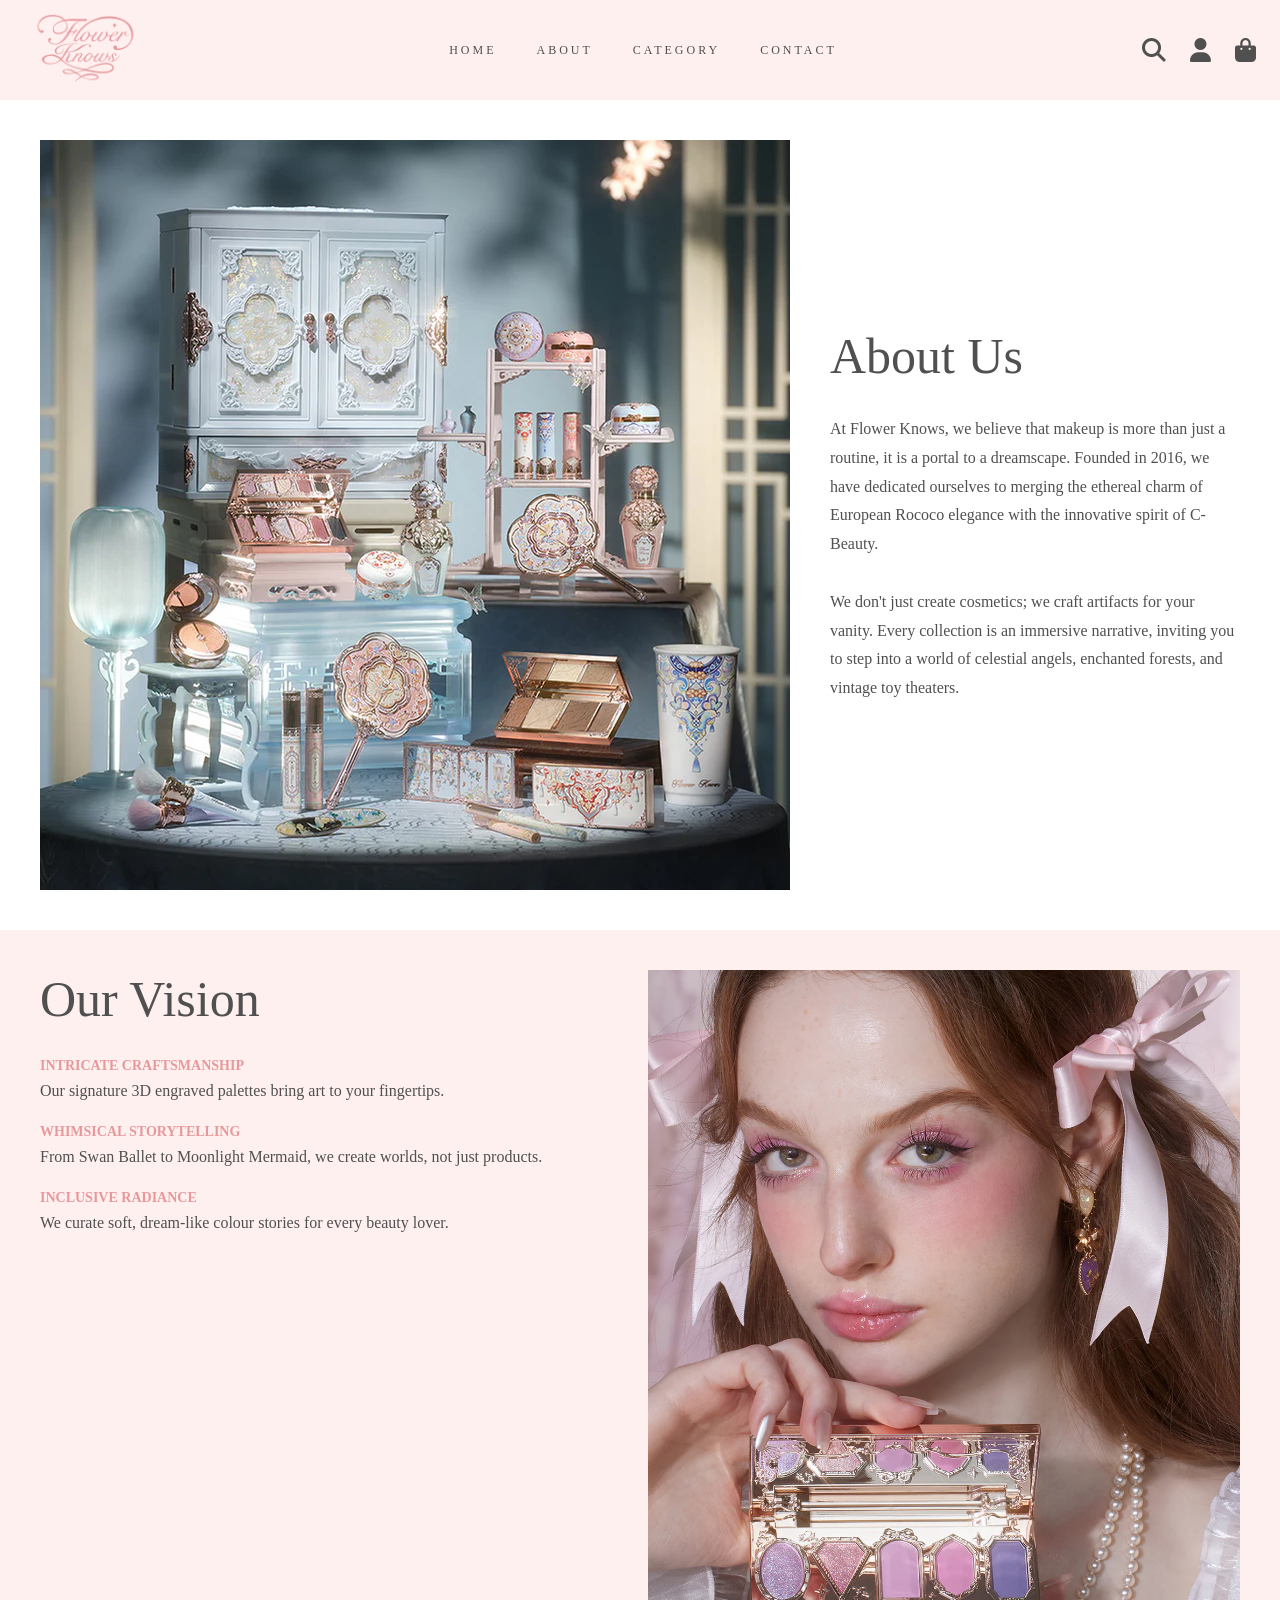
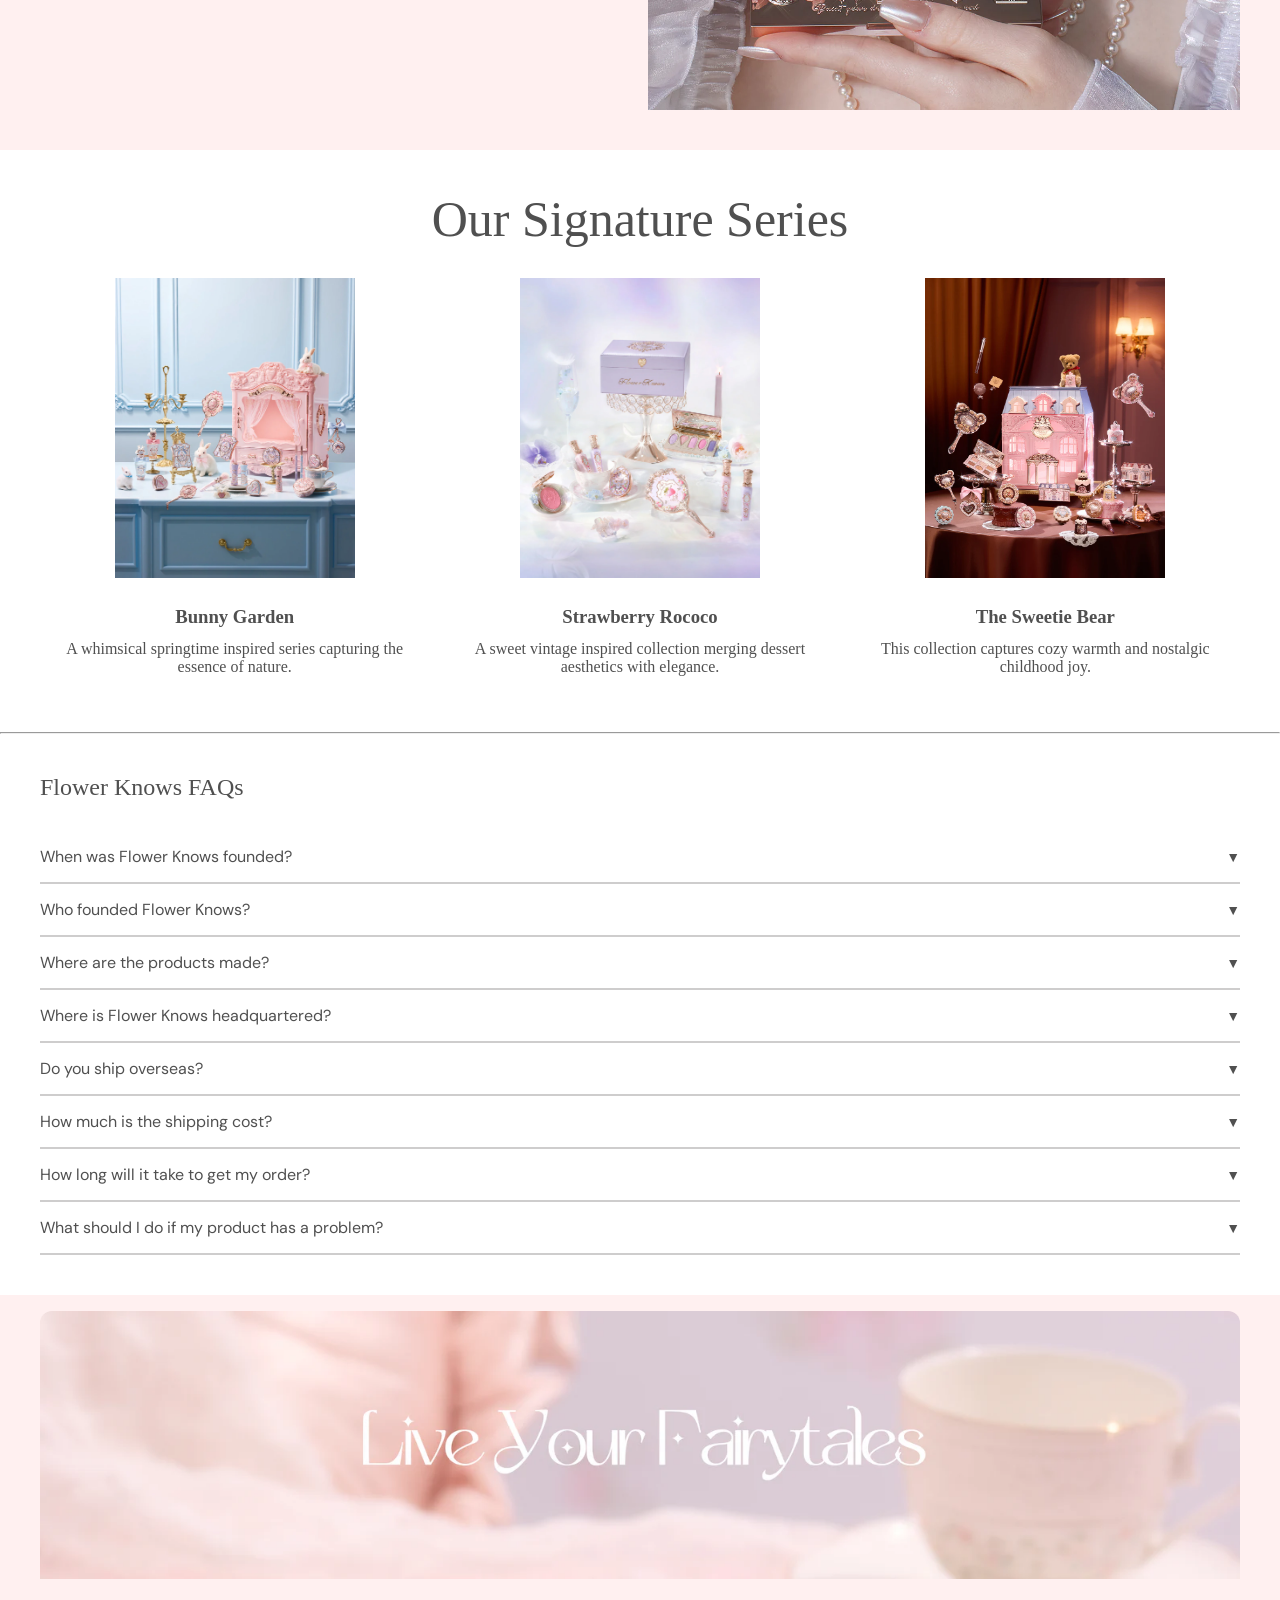
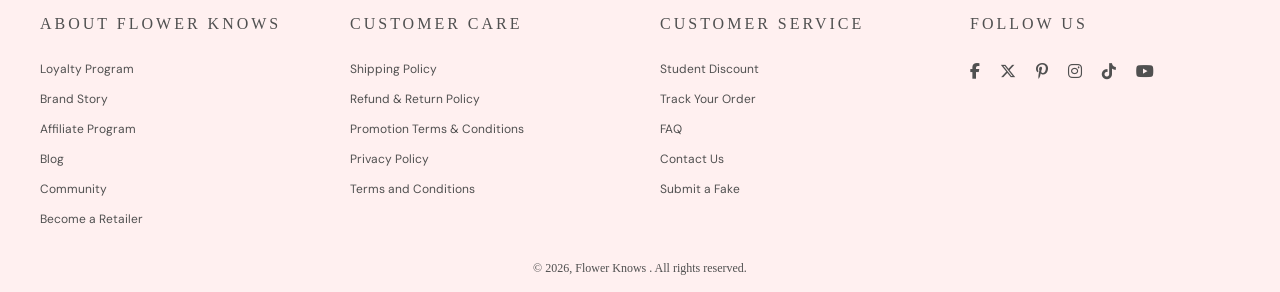
==== about.html @ c0cf7df1 "finish merging, havent implement responsive yet" ====
<!DOCTYPE html>
<html lang="en">
<head>
    <meta charset="UTF-8">
    <meta name="viewport" content="width=device-width, initial-scale=1.0">

    <!-- Primary SEO -->
    <title>FlowerKnows® Official Site | Luxury Makeup & Beauty Products</title>
    <meta name="description" content="Shop FlowerKnows for premium makeup, lipsticks, and beauty products inspired by fantasy and elegance. Discover high-quality cosmetics with unique packaging.">

    <!-- Favicon -->
    <link rel="icon" href="/src/favicon.ico" type="image/x-icon">

    <!-- Styles -->
    <link rel="stylesheet" href="style.css">

    <!-- Icons -->
    <link rel="stylesheet" href="https://cdnjs.cloudflare.com/ajax/libs/font-awesome/6.5.1/css/all.min.css">
</head>
<body>
    <header id="main-header"></header>
    <main>
        <section id="about-us" class="section">
            <div class="container section-padding split-layout">

                <img src="src/additional-images/butterfly_cloud_collar_collection.webp" 
                    alt="Flower Knows Collection" 
                    class="section-img shadow">

                <div>
                    <h1>About Us</h1>
                    <p class="section-paragraph">
                        At Flower Knows, we believe that makeup is more than just a routine, it is a portal to a dreamscape. Founded in 2016, we have dedicated ourselves to merging the ethereal charm of European Rococo elegance with the innovative spirit of C-Beauty.
                        <br><br>
                        We don't just create cosmetics; we craft artifacts for your vanity. Every collection is an immersive narrative, inviting you to step into a world of celestial angels, enchanted forests, and vintage toy theaters.
                    </p>
                </div>

            </div>
        </section>
        <section class="section-highlight">
            <div class="container section-padding grid grid-2">

                <div>
                    <h1>Our Vision</h1>

                    <div class="feature-item">
                        <h3>Intricate Craftsmanship</h3>
                        <p>Our signature 3D engraved palettes bring art to your fingertips.</p>
                    </div>

                    <div class="feature-item">
                        <h3>Whimsical Storytelling</h3>
                        <p>From Swan Ballet to Moonlight Mermaid, we create worlds, not just products.</p>
                    </div>

                    <div class="feature-item">
                        <h3>Inclusive Radiance</h3>
                        <p>We curate soft, dream-like colour stories for every beauty lover.</p>
                    </div>
                </div>

                <img src="/src/additional-images/our_vision.webp" 
                    alt="Our Vision"
                    class="section-img shadow">

            </div>
        </section>

            <div class="container section-padding">
                <h1 class="text-center">Our Signature Series</h1>
                <div class="grid grid-3">
                    <div class="content-card">
                        <div class="card-image">
                            <img src="/src/additional-images/bunny_garden.webp" alt="Bunny Garden">
                        </div>
                        <div class="card-body">
                            <h3>Bunny Garden</h3>
                            <p>A whimsical springtime inspired series capturing the essence of nature.</p>
                        </div>
                    </div>

                    <div class="content-card">
                        <div class="card-image">
                            <img src="/src/additional-images/strawberry_rococo.webp" alt="Strawberry Rococo">
                        </div>
                        <div class="card-body">
                            <h3>Strawberry Rococo</h3>
                            <p>A sweet vintage inspired collection merging dessert aesthetics with elegance.</p>
                        </div>
                    </div>

                    <div class="content-card">
                        <div class="card-image">
                            <img src="/src/additional-images/the_sweetie_bear_collection.webp" alt="Sweetie Bear">
                        </div>
                        <div class="card-body">
                            <h3>The Sweetie Bear</h3>
                            <p>This collection captures cozy warmth and nostalgic childhood joy.</p>
                        </div>
                    </div>
                </div>
            </div>
        </section>
        <section id="faq-table">
            <hr>
            <div class="container section-padding about-us">
                    <h1 class="section-title">Flower Knows FAQs</h1>
                    <table>
                        <tr class="question-row shadow" onclick="toggleAnswer(this)">
                            <td>When was Flower Knows founded?</td>
                            <td class="arrow">▼</td>
                        </tr>
                        <tr class="answer-row">
                            <td colspan="2" class="answer">
                                Flower Knows was founded in 2016.
                            </td>
                        </tr>
                        
                        <tr class="question-row shadow" onclick="toggleAnswer(this)">
                            <td>Who founded Flower Knows?</td>
                            <td class="arrow">▼</td>
                        </tr>
                        <tr class="answer-row">
                            <td colspan="2" class="answer">
                                Flower Knows was co-founded by Yang Zifeng and Zhou Tiancheng.
                            </td>
                        </tr>

                        <tr class="question-row shadow" onclick="toggleAnswer(this)">
                            <td>Where are the products made?</td>
                            <td class="arrow">▼</td>
                        </tr>
                        <tr class="answer-row">
                            <td colspan="2" class="answer">
                                All of our products are made in China.
                            </td>
                        </tr>

                        <tr class="question-row shadow" onclick="toggleAnswer(this)">
                            <td>Where is Flower Knows headquartered?</td>
                            <td class="arrow">▼</td>
                        </tr>
                        <tr class="answer-row">
                            <td colspan="2" class="answer">
                                Flower Knows is headquartered in Hangzhou, China.
                            </td>
                        </tr>

                        <tr class="question-row shadow" onclick="toggleAnswer(this)">
                            <td>Do you ship overseas?</td>   
                            <td class="arrow">▼</td>
                        </tr>
                        <tr class="answer-row">
                            <td colspan="2" class="answer">
                                <p>We are available for shipping to the below regions now: </p><br>
                                <p>Australia, Austria, Belgium, Brazil, Bulgaria, Canada, Chile, Colombia, Croatia, Cyprus, Czech Republic, Denmark, 
                                Estonia, Finland, France, Germany, Greece, Hungary, Ireland, Israel, Italy, Korea, Latvia, Lithuania, Luxembourg, 
                                Malta, Mexico, Norway, Netherlands, New Zealand, Poland, Portugal, Romania,  Saudi Arabia, Slovakia, Slovenia, Spain,
                                Sweden, Switzerland, United Arab Emirates, United Kingdom, United States</p><br>
                                <p>We are planning to have more shipping regions. You can subscribe to our email to get the latest information.</p> 
                            </td>
                        </tr>

                        <tr class="question-row shadow" onclick="toggleAnswer(this)">
                            <td>How much is the shipping cost?</td>    
                            <td class="arrow">▼</td>
                        </tr>
                        <tr class="answer-row">
                            <td colspan="2" class="answer">
                                <p>- Free shipping: orders over $100</p>
                                <p>- Standard shipping fee: $10</p>
                                <p>* <strong>Note: </strong>Some regions may charge different.</p>
                            </td>
                        </tr>


                        <tr class="question-row shadow" onclick="toggleAnswer(this)">
                            <td>How long will it take to get my order?</td>                     
                            <td class="arrow">▼</td>
                        </tr>
                        <tr class="answer-row">
                            <td colspan="2" class="answer">
                                It depends on where you are. Overseas deliveries can take anywhere from 6-15 business days.
                                Delivery details will be provided in your confirmation email.
                            </td>
                        </tr>

                        <tr class="question-row shadow" onclick="toggleAnswer(this)">
                            <td>What should I do if my product has a problem?</td>
                            <td class="arrow">▼</td>
                        </tr>
                        <tr class="answer-row">
                            <td colspan="2" class="answer">
                                Please contact us for compensation within 15 days after the package status shows as delivered.
                                Include your order number, the name of the product(s), the reason for the claim, and any photos of the product(s).
                            </td>
                        </tr>
                    </table>
                </div>

        </section>
    </main>

<footer id="main-footer" class="footer"></footer>

<script type="module" src="script.js"></script>

</body>
</html>
---- style.css ----
/* ================= Default & Root ================= */
@import url('https://fonts.googleapis.com/css2?family=DM+Sans:ital,opsz,wght@0,9..40,300;1,9..40,300&family=Lora:ital@0;1&display=swap');
:root {
    /* Colors */
    --primary-color: #e8989a;
    --secondary-color: #fff;
    --text-color: #505050;
    --secondary-background-color: #fff0f0;

    /* Fonts */
    --primary-font: serif;
    --secondary-font: "DM Sans", sans-serif;

    /* Font sizes */
    --font-xs: 10px;
    --font-sm: 12px;
    --font-base: 14px;
    --font-md: 16px;
    --font-lg: 24px;
    --font-xl: 32px;
    --font-xxl: 50px;

    /* Layout */
    --navbar-height: 100px;
    --logo-width: 120px;

    /* Spacing */
    --space-xs: 3px;
    --space-sm: 8px;
    --space-md: 16px;
    --space-lg: 24px;
    --space-xl: 40px;

    /* Responsive variables */
    --nav-gap: var(--space-xl);
    --icon-size: 1.5rem;
    --hero-title-size: var(--font-xxl);

    --padding-y: 80px;
    --padding-x: 90px;


    --grid-4-cols: repeat(4, 1fr);
    --grid-3-cols: repeat(3, 1fr);
    --grid-2-cols: repeat(2, 1fr);

    --img-row-cols: var(--grid-4-cols);
    --right-box-cols: var(--grid-2-cols);
    --footer-columns: var(--grid-4-cols);
    --img-height: 350px;

    --radius-md: 12px;
    --card-bg: #fff;
    --card-padding: 16px;
}
/* ================= RESET & BASE ================= */
* { margin:0; padding:0; box-sizing: border-box; }
html { scroll-behavior: smooth; }
main { padding: 100px 0 0 0; }
body { font-family: var(--primary-font); color:var(--text-color); }

section { position: relative; width: 100%; min-height: auto;}
.section-hidden { display: none; }

h1 {font-size: var(--font-xxl); margin-bottom: 30px; font-weight: normal;}
h2 {font-size: var(--font-xl); margin-bottom: 30px; font-weight: normal;}
h3 { margin: 12px 0; }


#product-list {
    margin-bottom: var(--space-md);
}


/* ================= UTILITY CLASSES ================= */
.text-center { text-align: center; }
.uppercase { text-transform: uppercase; }

.flex { display:flex; gap: var(--space-lg); }
.container { max-width: 1200px; margin: 0 auto; padding: 0 10px;}

.underline:hover { text-decoration: underline var(--primary-color) 1px; text-underline-offset: 5px; opacity: 75%;}

.section-padding { padding: var(--space-xl) 0; }

/* ================= GRID SYSTEM ================= */
.grid { display: grid; gap: var(--space-md); /* consistent spacing */ }
/* Grid column variants */
.grid-4 { grid-template-columns: var(--grid-4-cols); }
.grid-3 { grid-template-columns: var(--grid-3-cols); }
.grid-2 { grid-template-columns: var(--grid-2-cols); }

/* --- Layout Components --- */
.split-layout { display: flex; align-items: center; gap: var(--space-xl); }


/* ================= BUTTONS ================= */
.btn { font-family: var(--secondary-font); text-decoration: none; border:none; padding:var(--space-sm); font-size:var(--font-sm); text-transform: uppercase; cursor: pointer; width: auto; letter-spacing: 2px;}
.add-to-cart { width: 75%; }

.btn-primary { background-color: var(--primary-color); color: var(--secondary-color); }
.btn-secondary { background-color: var(--secondary-color); color: var(--text-color); }

/* Button Hover state */
.btn:hover { opacity: 0.75; }
.section-img { width: 100%; display: block; object-fit: cover; }
.card-image img { height: 300px; }


/* ================= HEADER & NAVIGATION ================= */
header { position: relative;}
.nav-bar { height:var(--navbar-height); display: flex; justify-content:space-between; background-color: var(--secondary-background-color); align-items:center; position:fixed; width:100%; z-index:1000; padding:0 var(--space-lg); }
.logo img { width: var(--logo-width); }
nav { display: flex; gap: var(--nav-gap); }
nav a { text-decoration: none; text-transform: uppercase; letter-spacing: var(--space-xs); font-size: var(--font-sm); color: var(--text-color); }
nav a:hover { text-decoration: underline var(--primary-color) 1px; text-underline-offset: 5px; opacity: 75%; }

/* Right icons */
.right-nav { display: flex; gap: var(--space-lg);  }
.right-nav i { font-size: var(--icon-size); }

/* Hamburger / Mobile */
.hamburger { display: none; font-size: 26px; cursor: pointer; background: none; border: none; color: var(--text-color); }


/* ================= FOOTER ================= */
.footer { background-color: var(--secondary-background-color); padding: var(--space-md) var(--space-xl);}
.footer-page img{ padding-bottom: var(--space-lg); }
.footer-page,
.footer-top,
.footer-bottom,
.footer-column ul,
.social-icons { list-style: none; margin: 0; padding: 0; }
.footer-page img { width: 100%; height: auto; object-fit: cover; display: block; border-radius: 12px; }
.footer-top { display: grid; grid-template-columns: var(--footer-columns); gap: 40px;}
.footer h3 { font-size: var(--font-md); font-weight: 400; letter-spacing: 3px; margin-bottom: 28px; }
.footer-column a { display: block; text-decoration: none; font-size: 12px; margin-bottom: 14px; color: var(--text-color); font-family: var(--secondary-font);}
.social-icons { display: flex; gap: 20px; margin-top: 40px;}
.social-icons a { font-size: 16px;}
.footer-bottom { width: 100%; margin-top: 20px; text-align: center;}
.footer-bottom p { margin: 0; font-size: 12px;}

/* ================= HOME PAGE ================= */
/* HERO SECTION */
.hero-section { position: relative; width: 100%; height: calc(100vh - var(--navbar-height)); overflow: hidden; }
#home { padding-top: 0; /* Remove padding here so the slide can touch the top of the screen */}
.slideshow { position: relative; display: none; animation: fade 4s ease-in-out; }
.slideshow-img { max-width: 100vw; height: auto; object-fit: cover; opacity: 90%; }
.slide-button-left,
.slide-button-right { position: absolute; top: 50%; transform: translateY(-50%); z-index: 10; background: var(--secondary-color); border: none; border-radius: 100%; cursor: pointer; width: 25px; height: 25px; opacity: 50%; }
.slide-button-left:hover, .slide-button-right:hover { opacity: 100%; }
.slideshow:first-child { display: block;}
.slide-button-left { left: 20px; }
.slide-button-right { right: 20px; }
.slide-text {position: absolute; top: 63%; left: 5%; transform: translateY(-50%); color: var(--secondary-color); }
.slide-text h1 { font-size: var(--hero-title-size); }
.slide-text a { margin-top: 25px; width: fit-content; }

/* ================= CARDS & PRODUCTS ================= */

.product-img { width: 100%; height: 150px; object-fit: cover; } /* Card image */


/* Card content */
.product-title {font-weight: normal; font-size: var(--font-base); margin: var(--space-sm) 0; min-height: 40px; line-height: 20px; }
.product-price { font-family: var(--secondary-font); font-size: var(--font-md); font-weight: 300; margin: var(--space-sm) 0; min-height: 20px;}
.product-card { position: relative; background: var(--card-bg); padding: var(--card-padding); text-align: center; transition: transform 0.3s, box-shadow 0.3s; }
.product-card img { position: relative;  width: 100%; height: 300px; object-fit: cover;}




.old { text-decoration: line-through; margin-right: 8px; }
.new { color: var(--primary-color); }

.badge { font-family: var(--secondary-font); position : absolute; top: 16px; left: 50%; transform: translateX(-50%); background: var(--primary-color); color: var(--secondary-color); font-size: var(--font-sm); padding: var(--space-sm) var(--space-md);}

/* --- Content Cards --- */
.content-card { background: var(--card-bg); border-radius: var(--radius-md); overflow: hidden; text-align: center; transition: transform 0.3s ease; }
.card-body { padding: var(--space-md); }
.card-image { width: 100%; height: 300px; object-fit: cover;}

/* ================= SECTIONS ================= */
.section { align-items: center;}

.section-highlight {background-color: var(--secondary-background-color)}

.section-highlight img { width: 100%; height: 100%; object-fit: cover;}

.section-content { padding: var(--padding-y) var(--padding-x); }

.section-title { font-size: var(--font-lg);}

.section-small-title { font-size: 16px; letter-spacing: 2px; margin-bottom: 20px; }

.section-content h2 { font-size: var(--font-xl); font-weight: 400; margin-bottom: 35px; line-height: 1.3; }
.section-paragraph { line-height: 1.8; }



.left-box { position: relative; min-height: 500px; overflow: hidden; }
.left-box img { width: 100%; height: 100%; object-fit: cover; display: block;}
.overlay-text { position: absolute; top: 35px; left: 30px; color: var(--secondary-color); z-index: 2; }
.overlay-text h1 { font-size: 30px; margin-bottom: 10px; }
.overlay-text p { font-size: 16px; }
.right-box { min-height: 500px; padding: 0 var(--space-md) 0 0;  gap: var(--space-md);}
.item { position: relative; background:var(--secondary-color); border: 1px solid var(--primary-color); min-height: 370px; padding: 20px; }
.item-text { position: relative; }

.item p { font-size: 16px;}
.item img { width: 70%; margin: 20px auto 0; object-fit: contain; display: block; }

.collection-item { text-align: center; }
.collection-title { margin-top: var(--space-sm); font-size: var(--font-md);}

/* ================= BRAND ================= */
.brand-pic { display: flex; justify-content: center; align-items: center; flex-wrap: wrap; gap: var(--space-xl);}
.brand-pic img { width: 120px; height: auto; object-fit: contain; opacity: 0.7; transition: opacity 0.3s ease, transform 0.3s ease;}

/* ================= CATEGORIES ================= */
.category-bar { display: flex; flex-direction: row; gap: var(--space-sm); justify-content: center; padding: var(--space-md) 0; }
.category-button { font-family: var(--secondary-font); border: 1px solid var(--primary-color); background-color: var(--secondary-color); width: fit-content; }
.category-button:hover { box-shadow: inset 0 0 0 .1rem var(--primary-color); }
.category-button.active { background-color:var(--primary-color); color: white; }
#category-title { padding: var(--space-md) 0;}

/* ================= About Us ================= */

/* --- Feature Items --- */
.feature-item { margin-bottom: var(--space-lg); }
.feature-item h3 { color: var(--primary-color); text-transform: uppercase; font-size: var(--font-base); margin-bottom: var(--space-sm);}


/* FAQs Table */

table { width: 100%; border-collapse: collapse; table-layout: fixed; font-size: var(--font-md); font-family: var(--secondary-font); overflow-x: auto; }
.question-row { cursor: pointer; border-bottom: 2px solid #cecdcd;}
.question-row:hover { transition: transform 0.3s ease;}
td { padding: 15px 0; }
.arrow { text-align: right; width: 40px; font-size: 14px; transition: transform 0.3s ease; }
.answer-row { display: none; opacity: 0.6; }
.answer { padding: 15px 0; }



/* ================== Contact Page ================== */

/* Left column */

.icon-label a {text-decoration: none; color: var(--text-color);}
.left-content { flex: 1; display: flex; flex-direction: column; align-items: flex-start; gap: var(--space-lg); }

.body-text, .icon-label { font-family: var(--secondary-font); font-size: var(--font-base); opacity: 0.75; line-height: 1.8; margin: 0; }

.icon-group { display: flex; flex-direction: column; gap: var(--space-md); }

.icon-item { display: flex; align-items: center; gap: var(--space-sm); }

.right-form { flex: 1; }

.form-box { padding: var(--space-xl); display: flex; flex-direction: column; gap: var(--space-md); }

.form-title { font-size: var(--font-lg); }

.form-subtext { font-family: var(--secondary-font); font-size: var(--font-base); opacity: 0.6; }

.form-fields { display: flex; flex-direction: column; gap: var(--space-md); }

.field-row { display: flex; gap: var(--space-md); }

.field-row .input { flex: 1; }

.input { width: 100%; box-sizing: border-box; font-family: var(--secondary-font); font-size: var(--font-base); background-color: var(--secondary-background-color); border: 1.5px solid var(--secondary-color); padding: 10px var(--space-md); transition: border-color 0.2s ease, box-shadow 0.2s ease, background-color 0.2s ease; }

.input::placeholder { opacity: 0.4; }

.input:focus { outline: none; border-color: var(--primary-color); background-color: var(--secondary-color); box-shadow: var(--shadow-sm); }

.textarea { resize: vertical; line-height: 1.6; min-height: 130px; }

.submit-button { margin-top: 10px; }


/* ================= Consolidated Responsive Logic ================= */

/* --- Large Mobile / Small Tablet --- */
@media (max-width: 1024px) {
    :root { --grid-4-cols: var(--grid-3-cols); --grid-3-cols: var(--grid-2-cols); }
}

@media (max-width: 768px) {
    :root {
        --navbar-height: 80px;
        --logo-width: 100px;
        --grid-4-cols: repeat(2, 1fr);
        --grid-3-cols: 1fr;
        --grid-2-cols: 1fr;
        --footer-columns: 1fr 1fr; }
    .split-layout { flex-direction: column; text-align: center; }
    nav { display: none; position: absolute; top: var(--navbar-height); left: 0; width: 100%; background: var(--secondary-background-color); flex-direction: column; text-align: center; padding: var(--space-lg); }
    
    nav.show { display: flex; }
    
    .hamburger { display: inline-block; }
}

@media (max-width: 576px) {
    :root {
        --grid-4-cols: 1fr;
        --footer-columns: 1fr; }
}
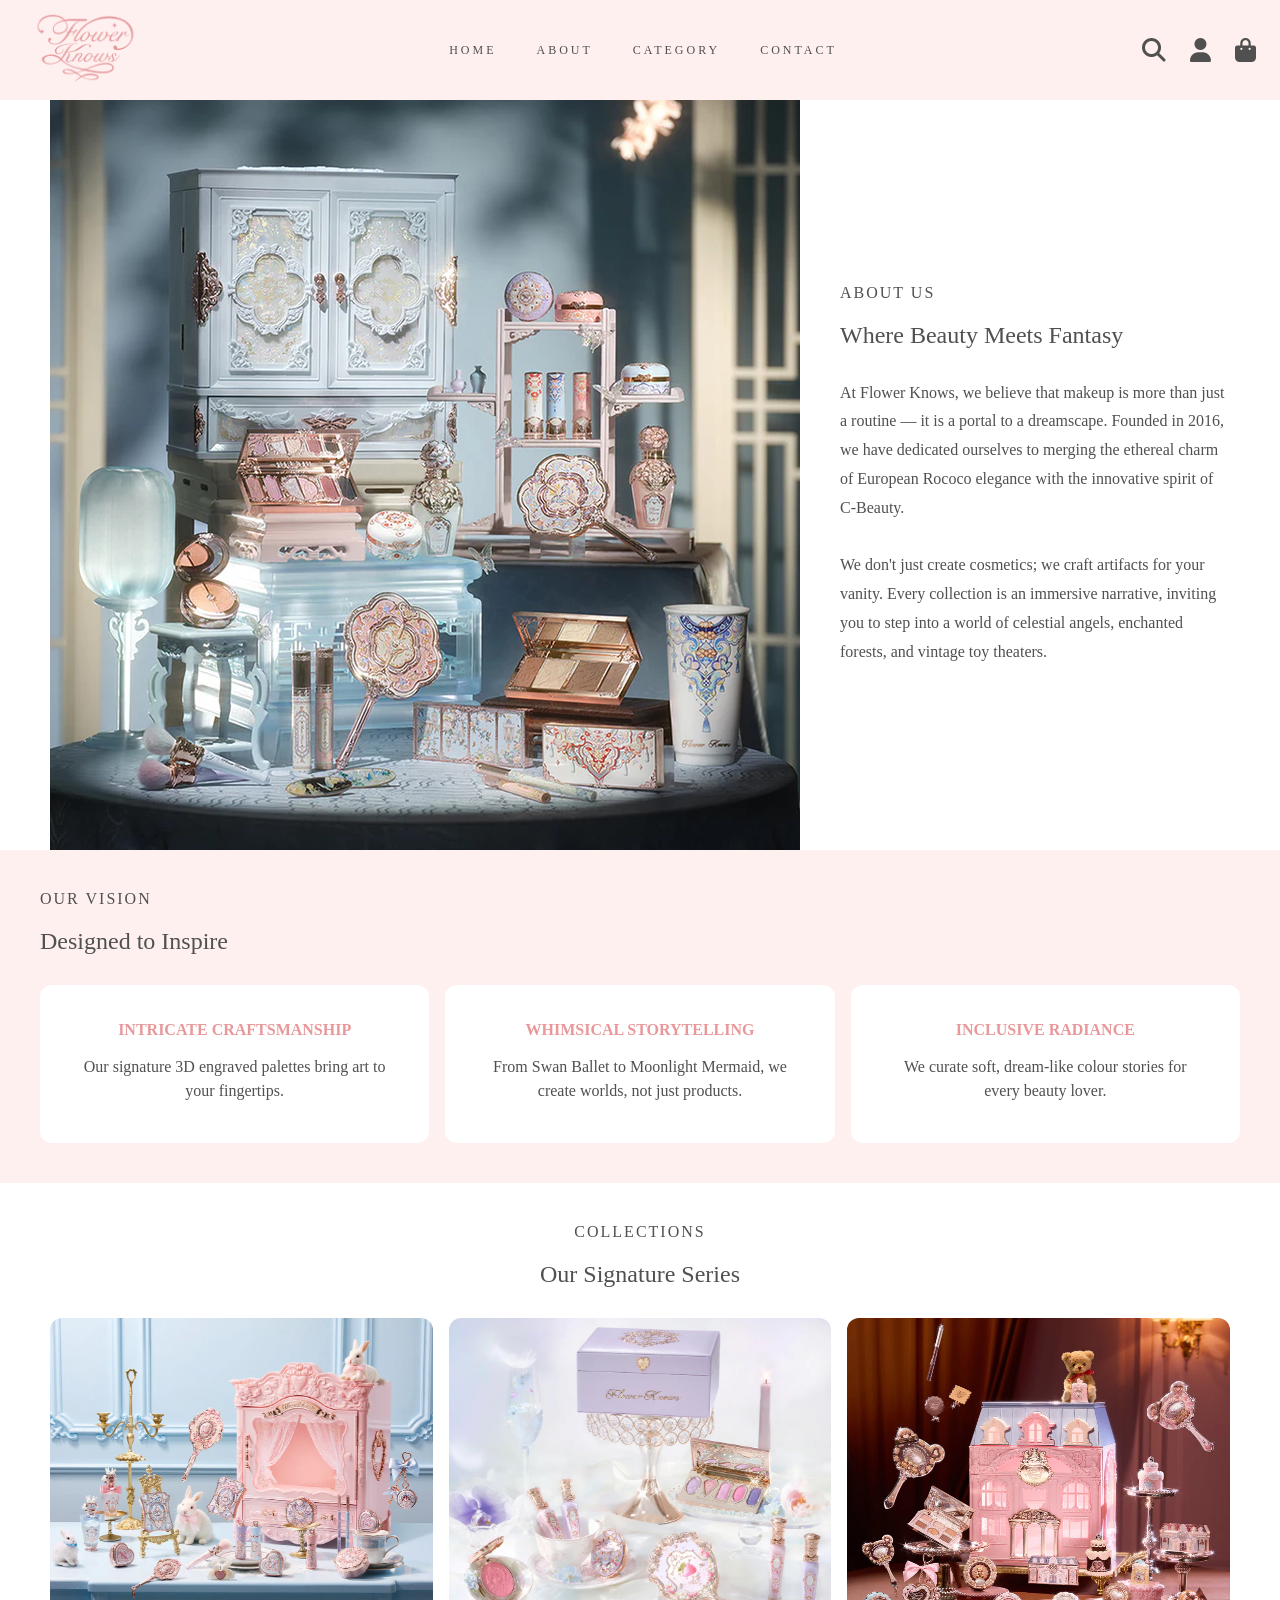
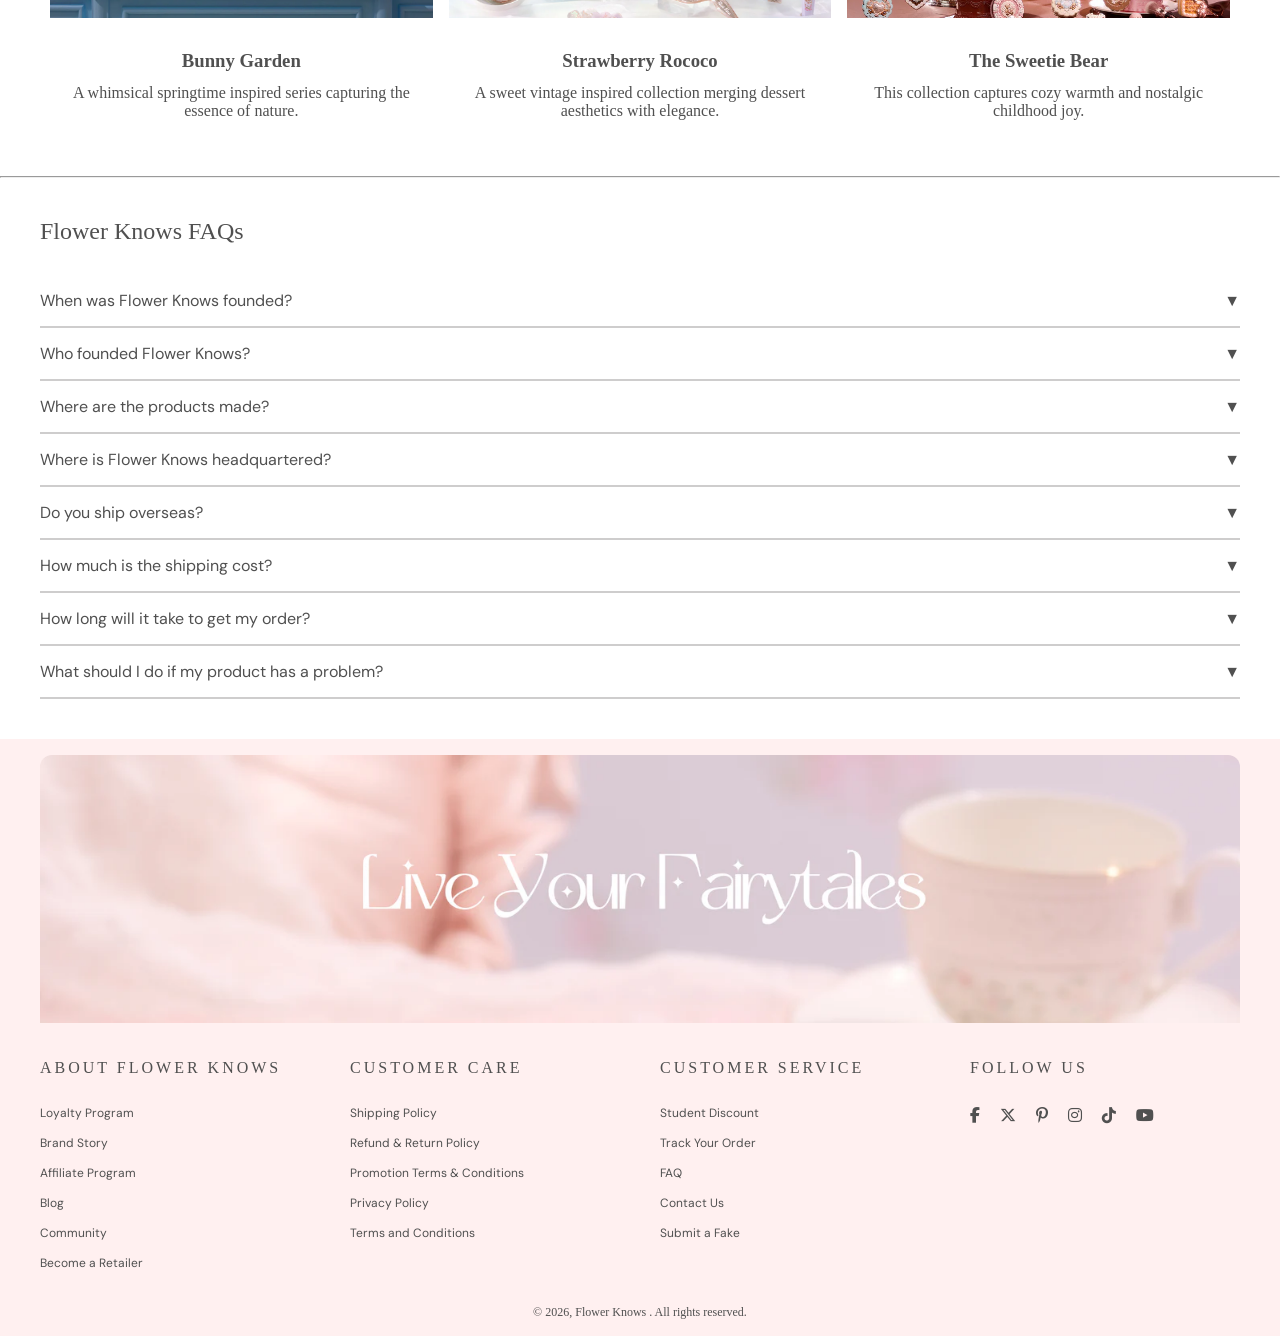
==== commit 94c8c725: "done added all the stuffs" ====
--- a/about.html
+++ b/about.html
@@ -20,92 +20,103 @@
 <body>
     <header id="main-header"></header>
     <main>
-        <section id="about-us" class="section">
-            <div class="container section-padding split-layout">
-
-                <img src="src/additional-images/butterfly_cloud_collar_collection.webp" 
-                    alt="Flower Knows Collection" 
-                    class="section-img shadow">
-
-                <div>
-                    <h1>About Us</h1>
-                    <p class="section-paragraph">
-                        At Flower Knows, we believe that makeup is more than just a routine, it is a portal to a dreamscape. Founded in 2016, we have dedicated ourselves to merging the ethereal charm of European Rococo elegance with the innovative spirit of C-Beauty.
-                        <br><br>
-                        We don't just create cosmetics; we craft artifacts for your vanity. Every collection is an immersive narrative, inviting you to step into a world of celestial angels, enchanted forests, and vintage toy theaters.
-                    </p>
+<section id="about-us" class="section">
+
+    <!-- ABOUT -->
+    <div class="container split-layout">
+
+        <img src="src/additional-images/butterfly_cloud_collar_collection.webp" 
+            alt="Flower Knows Collection"
+            class="section-img">
+
+        <div>
+            <p class="section-small-title uppercase">About Us</p>
+            <h2>Where Beauty Meets Fantasy</h2>
+
+            <p class="section-paragraph">
+                At Flower Knows, we believe that makeup is more than just a routine — it is a portal to a dreamscape. Founded in 2016, we have dedicated ourselves to merging the ethereal charm of European Rococo elegance with the innovative spirit of C-Beauty.
+                <br><br>
+                We don't just create cosmetics; we craft artifacts for your vanity. Every collection is an immersive narrative, inviting you to step into a world of celestial angels, enchanted forests, and vintage toy theaters.
+            </p>
+        </div>
+
+    </div>
+
+    <!-- VISION -->
+    <section class="section-highlight">
+        <div class="container section-padding">
+
+                <p class="section-small-title uppercase">Our Vision</p>
+                <h2>Designed to Inspire</h2>
+                <div class="grid grid-3">
+                    <div class="content-card card-padding">
+                        <h3 class="card-title">Intricate Craftsmanship</h3>
+                        <p class="card-text">Our signature 3D engraved palettes bring art to your fingertips.</p>
+                    </div>
+
+                    <div class="content-card card-padding">
+                        <h3 class="card-title">Whimsical Storytelling</h3>
+                        <p class="card-text">From Swan Ballet to Moonlight Mermaid, we create worlds, not just products.</p>
+                    </div>
+
+                    <div class="content-card card-padding">
+                        <h3 class="card-title">Inclusive Radiance</h3>
+                        <p class="card-text">We curate soft, dream-like colour stories for every beauty lover.</p>
+                    </div>
+                </div>
+
+
+        </div>
+    </section>
+
+    <!-- SIGNATURE SERIES -->
+    <section class="section-padding">
+        <div class="container">
+
+            <p class="section-small-title uppercase text-center">Collections</p>
+            <h2 class="text-center">Our Signature Series</h2>
+
+            <div class="grid grid-3">
+
+                <div class="content-card">
+                    <div class="card-image">
+                        <img src="/src/additional-images/bunny_garden.webp" alt="Bunny Garden">
+                    </div>
+                    <div class="card-body">
+                        <h3>Bunny Garden</h3>
+                        <p>A whimsical springtime inspired series capturing the essence of nature.</p>
+                    </div>
+                </div>
+
+                <div class="content-card">
+                    <div class="card-image">
+                        <img src="/src/additional-images/strawberry_rococo.webp" alt="Strawberry Rococo">
+                    </div>
+                    <div class="card-body">
+                        <h3>Strawberry Rococo</h3>
+                        <p>A sweet vintage inspired collection merging dessert aesthetics with elegance.</p>
+                    </div>
+                </div>
+
+                <div class="content-card">
+                    <div class="card-image">
+                        <img src="/src/additional-images/the_sweetie_bear_collection.webp" alt="Sweetie Bear">
+                    </div>
+                    <div class="card-body">
+                        <h3>The Sweetie Bear</h3>
+                        <p>This collection captures cozy warmth and nostalgic childhood joy.</p>
+                    </div>
                 </div>
 
             </div>
-        </section>
-        <section class="section-highlight">
-            <div class="container section-padding grid grid-2">
-
-                <div>
-                    <h1>Our Vision</h1>
-
-                    <div class="feature-item">
-                        <h3>Intricate Craftsmanship</h3>
-                        <p>Our signature 3D engraved palettes bring art to your fingertips.</p>
-                    </div>
-
-                    <div class="feature-item">
-                        <h3>Whimsical Storytelling</h3>
-                        <p>From Swan Ballet to Moonlight Mermaid, we create worlds, not just products.</p>
-                    </div>
-
-                    <div class="feature-item">
-                        <h3>Inclusive Radiance</h3>
-                        <p>We curate soft, dream-like colour stories for every beauty lover.</p>
-                    </div>
-                </div>
-
-                <img src="/src/additional-images/our_vision.webp" 
-                    alt="Our Vision"
-                    class="section-img shadow">
-
-            </div>
-        </section>
-
-            <div class="container section-padding">
-                <h1 class="text-center">Our Signature Series</h1>
-                <div class="grid grid-3">
-                    <div class="content-card">
-                        <div class="card-image">
-                            <img src="/src/additional-images/bunny_garden.webp" alt="Bunny Garden">
-                        </div>
-                        <div class="card-body">
-                            <h3>Bunny Garden</h3>
-                            <p>A whimsical springtime inspired series capturing the essence of nature.</p>
-                        </div>
-                    </div>
-
-                    <div class="content-card">
-                        <div class="card-image">
-                            <img src="/src/additional-images/strawberry_rococo.webp" alt="Strawberry Rococo">
-                        </div>
-                        <div class="card-body">
-                            <h3>Strawberry Rococo</h3>
-                            <p>A sweet vintage inspired collection merging dessert aesthetics with elegance.</p>
-                        </div>
-                    </div>
-
-                    <div class="content-card">
-                        <div class="card-image">
-                            <img src="/src/additional-images/the_sweetie_bear_collection.webp" alt="Sweetie Bear">
-                        </div>
-                        <div class="card-body">
-                            <h3>The Sweetie Bear</h3>
-                            <p>This collection captures cozy warmth and nostalgic childhood joy.</p>
-                        </div>
-                    </div>
-                </div>
-            </div>
-        </section>
+        </div>
+    </section>
+
+</section>
         <section id="faq-table">
             <hr>
             <div class="container section-padding about-us">
-                    <h1 class="section-title">Flower Knows FAQs</h1>
+                    <h2>Flower Knows FAQs</h2>
                     <table>
                         <tr class="question-row shadow" onclick="toggleAnswer(this)">
                             <td>When was Flower Knows founded?</td>
--- a/style.css
+++ b/style.css
@@ -18,7 +18,7 @@
     --font-md: 16px;
     --font-lg: 24px;
     --font-xl: 32px;
-    --font-xxl: 50px;
+    --font-xxl: 45px;
 
     /* Layout */
     --navbar-height: 100px;
@@ -54,16 +54,16 @@
     --card-padding: 16px;
 }
 /* ================= RESET & BASE ================= */
-* { margin:0; padding:0; box-sizing: border-box; }
+* { margin:0; padding:0; box-sizing: border-box;}
 html { scroll-behavior: smooth; }
-main { padding: 100px 0 0 0; }
+main { padding: var(--navbar-height) 0 0 0; }
 body { font-family: var(--primary-font); color:var(--text-color); }
 
 section { position: relative; width: 100%; min-height: auto;}
 .section-hidden { display: none; }
 
 h1 {font-size: var(--font-xxl); margin-bottom: 30px; font-weight: normal;}
-h2 {font-size: var(--font-xl); margin-bottom: 30px; font-weight: normal;}
+h2 {font-size: var(--font-lg); margin-bottom: 30px; font-weight: normal; }
 h3 { margin: 12px 0; }
 
 
@@ -93,19 +93,107 @@
 /* --- Layout Components --- */
 .split-layout { display: flex; align-items: center; gap: var(--space-xl); }
 
+video {
+    width: 100%;
+    height: auto;
+    border-radius: 10px;
+    display: block;
+}
 
 /* ================= BUTTONS ================= */
-.btn { font-family: var(--secondary-font); text-decoration: none; border:none; padding:var(--space-sm); font-size:var(--font-sm); text-transform: uppercase; cursor: pointer; width: auto; letter-spacing: 2px;}
+/* 1. Base Button Styles */
+.btn {
+    position: relative;
+    display: inline-block;
+    overflow: hidden; /* This clips the beam so it only shows inside the button */
+    font-family: var(--secondary-font);
+    text-decoration: none;
+    border: none;
+    padding: var(--space-sm);
+    font-size: var(--font-sm);
+    text-transform: uppercase;
+    cursor: pointer;
+    width: auto;
+    letter-spacing: 2px;
+
+}
+
+/* 2. The Shared Beam Structure (The "Flash") */
+.btn::before { content: ""; position: absolute; top: 0; left: -150%; /* Start far left out of view */ 
+    width: 50%;
+    height: 100%;
+    transform: skewX(25deg); /* Angles the beam */
+
+}
+
+/* 3. Primary Button (White Flash) */
+.btn-primary {  background-color: var(--primary-color);  color: var(--secondary-color); }
+.btn-primary::before { background: linear-gradient( to right, 
+        rgba(255, 255, 255, 0) 0%, 
+        rgba(255, 255, 255, 0.4) 50%, 
+        rgba(255, 255, 255, 0) 100%
+    );
+}
+
+/* 4. Secondary Button (Subtle Darker Flash & Lift) */
+.btn-secondary { background-color: var(--secondary-color);  color: var(--text-color);  }
+
+.btn-secondary::before {
+    background: linear-gradient(
+        to right, 
+        rgba(0, 0, 0, 0) 0%, 
+        rgba(0, 0, 0, 0.08) 50%, 
+        rgba(0, 0, 0, 0) 100%
+    );
+}
+
+/* 5. Hover States */
+
+.btn:hover::before {
+    left: 150%; /* Move the beam all the way to the right */
+    transition: all 1s ease-in-out; /* The speed of the sweep */
+}
+
+.hover-effect {
+    position: relative;
+    overflow: hidden; /* Clips the button and the zooming image */
+    cursor: pointer;
+    margin-bottom: 15px;
+}
+
+/* 1. Image Zoom */
+.hover-effect img {
+    width: 100%;
+    display: block;
+    transition: transform 0.6s cubic-bezier(0.25, 0.46, 0.45, 0.94);
+}
+
+.hover-effect:hover img {
+    transform: scale(1.1);
+}
+
+/* 2. Slide-up Button */
+.hover-effect .hover-button {
+    position: absolute;
+    bottom: -50px; /* Hidden below the image */
+    left: 0;
+    width: 100%;
+    background-color: #f8c5c5; /* Brand pink */
+    color: white;
+    padding: 12px 0;
+    text-align: center;
+    text-transform: uppercase;
+    font-size: 0.75rem;
+    font-weight: 600;
+    letter-spacing: 1px;
+    transition: bottom 0.4s ease;
+}
+
+.hover-effect:hover .hover-button {
+    bottom: 0; /* Slides up to the bottom edge of the image */
+}
+/* Specific adjustment for the Add to Cart width */
 .add-to-cart { width: 75%; }
-
-.btn-primary { background-color: var(--primary-color); color: var(--secondary-color); }
-.btn-secondary { background-color: var(--secondary-color); color: var(--text-color); }
-
-/* Button Hover state */
-.btn:hover { opacity: 0.75; }
-.section-img { width: 100%; display: block; object-fit: cover; }
-.card-image img { height: 300px; }
-
 
 /* ================= HEADER & NAVIGATION ================= */
 header { position: relative;}
@@ -120,7 +208,7 @@
 .right-nav i { font-size: var(--icon-size); }
 
 /* Hamburger / Mobile */
-.hamburger { display: none; font-size: 26px; cursor: pointer; background: none; border: none; color: var(--text-color); }
+.hamburger { display: none; font-size: var(--font-lg); cursor: pointer; background: none; border: none; color: var(--text-color); }
 
 
 /* ================= FOOTER ================= */
@@ -134,11 +222,11 @@
 .footer-page img { width: 100%; height: auto; object-fit: cover; display: block; border-radius: 12px; }
 .footer-top { display: grid; grid-template-columns: var(--footer-columns); gap: 40px;}
 .footer h3 { font-size: var(--font-md); font-weight: 400; letter-spacing: 3px; margin-bottom: 28px; }
-.footer-column a { display: block; text-decoration: none; font-size: 12px; margin-bottom: 14px; color: var(--text-color); font-family: var(--secondary-font);}
+.footer-column a { display: block; text-decoration: none; font-size: var(--font-sm); margin-bottom: 14px; color: var(--text-color); font-family: var(--secondary-font);}
 .social-icons { display: flex; gap: 20px; margin-top: 40px;}
 .social-icons a { font-size: 16px;}
 .footer-bottom { width: 100%; margin-top: 20px; text-align: center;}
-.footer-bottom p { margin: 0; font-size: 12px;}
+.footer-bottom p { margin: 0; font-size: var(--font-sm);}
 
 /* ================= HOME PAGE ================= */
 /* HERO SECTION */
@@ -176,9 +264,14 @@
 .badge { font-family: var(--secondary-font); position : absolute; top: 16px; left: 50%; transform: translateX(-50%); background: var(--primary-color); color: var(--secondary-color); font-size: var(--font-sm); padding: var(--space-sm) var(--space-md);}
 
 /* --- Content Cards --- */
+
 .content-card { background: var(--card-bg); border-radius: var(--radius-md); overflow: hidden; text-align: center; transition: transform 0.3s ease; }
 .card-body { padding: var(--space-md); }
-.card-image { width: 100%; height: 300px; object-fit: cover;}
+
+.card-image img { width: 100%; height: 300px; object-fit: cover; }
+.card-padding {padding: var(--space-lg) var(--space-xl);}
+.card-title { color: var(--primary-color); text-transform: uppercase; font-size: var(--font-md); margin-bottom: var(--space-md);}
+.card-text {font-size: var(--font-md); margin-bottom: var(--space-md); line-height: 1.5;}
 
 /* ================= SECTIONS ================= */
 .section { align-items: center;}
@@ -189,28 +282,27 @@
 
 .section-content { padding: var(--padding-y) var(--padding-x); }
 
-.section-title { font-size: var(--font-lg);}
-
-.section-small-title { font-size: 16px; letter-spacing: 2px; margin-bottom: 20px; }
+
+.section-small-title { font-size: var(--font-md); letter-spacing: 2px; margin-bottom: 20px; }
 
 .section-content h2 { font-size: var(--font-xl); font-weight: 400; margin-bottom: 35px; line-height: 1.3; }
 .section-paragraph { line-height: 1.8; }
 
-
+.section-img { width: 100%; display: block; object-fit: cover; }
 
 .left-box { position: relative; min-height: 500px; overflow: hidden; }
 .left-box img { width: 100%; height: 100%; object-fit: cover; display: block;}
 .overlay-text { position: absolute; top: 35px; left: 30px; color: var(--secondary-color); z-index: 2; }
-.overlay-text h1 { font-size: 30px; margin-bottom: 10px; }
-.overlay-text p { font-size: 16px; }
-.right-box { min-height: 500px; padding: 0 var(--space-md) 0 0;  gap: var(--space-md);}
+.overlay-text h1 { font-size: var(--font-xl); margin-bottom: 10px; }
+.overlay-text p { font-size: var(--font-md); }
+.right-box { min-height: 500px; padding: 0 var(--space-md) 0 0;  gap: var(--space-md); margin: 0 10px;}
 .item { position: relative; background:var(--secondary-color); border: 1px solid var(--primary-color); min-height: 370px; padding: 20px; }
 .item-text { position: relative; }
 
-.item p { font-size: 16px;}
+.item p { font-size: var(--font-md);}
 .item img { width: 70%; margin: 20px auto 0; object-fit: contain; display: block; }
 
-.collection-item { text-align: center; }
+.collection-item { text-align: center; justify-content: center;}
 .collection-title { margin-top: var(--space-sm); font-size: var(--font-md);}
 
 /* ================= BRAND ================= */
@@ -227,8 +319,6 @@
 /* ================= About Us ================= */
 
 /* --- Feature Items --- */
-.feature-item { margin-bottom: var(--space-lg); }
-.feature-item h3 { color: var(--primary-color); text-transform: uppercase; font-size: var(--font-base); margin-bottom: var(--space-sm);}
 
 
 /* FAQs Table */
@@ -237,11 +327,15 @@
 .question-row { cursor: pointer; border-bottom: 2px solid #cecdcd;}
 .question-row:hover { transition: transform 0.3s ease;}
 td { padding: 15px 0; }
-.arrow { text-align: right; width: 40px; font-size: 14px; transition: transform 0.3s ease; }
+.arrow { text-align: right; width: 40px; font-size: var(--font-md); transition: transform 0.3s ease; }
 .answer-row { display: none; opacity: 0.6; }
 .answer { padding: 15px 0; }
 
-
+.fa-star {
+    font-size: var(--font-md);
+    margin: 0 1px;
+    color: #FF9529;
+}
 
 /* ================== Contact Page ================== */
 
@@ -281,33 +375,136 @@
 .submit-button { margin-top: 10px; }
 
 
-/* ================= Consolidated Responsive Logic ================= */
-
-/* --- Large Mobile / Small Tablet --- */
+
+
+/* ================= RESPONSIVE SYSTEM ================= */
+
+/* --- Large Tablets & Small Laptops --- */
 @media (max-width: 1024px) {
-    :root { --grid-4-cols: var(--grid-3-cols); --grid-3-cols: var(--grid-2-cols); }
-}
-
+    :root {
+
+        --font-xl: 28px;
+        --font-lg: 22px;
+
+        --navbar-height: 90px;
+        --logo-width: 110px;
+
+        --padding-x: 50px;
+        --padding-y: 70px;
+
+        --space-xl: 32px;
+        --space-lg: 20px;
+
+        --grid-4-cols: repeat(2, 1fr);
+        --grid-3-cols: repeat(2, 1fr);
+
+        --hero-title-size: 44px;
+    }
+
+    .container { max-width: 95%; }
+      /* layout */
+    .split-layout { flex-direction: column; text-align: center; gap: var(--space-lg);}
+}
+
+/* --- Tablets --- */
 @media (max-width: 768px) {
     :root {
+        --font-xxl: 38px;
+        --font-xl: 26px;
+        --font-lg: 20px;
+        --font-md: 15px;
+        --font-base: 13px;
+
         --navbar-height: 80px;
         --logo-width: 100px;
+
+        --padding-x: 24px;
+        --padding-y: 60px;
+
+        --space-xl: 28px;
+        --space-lg: 18px;
+        --space-md: 12px;
+
         --grid-4-cols: repeat(2, 1fr);
+        --grid-3-cols: repeat(2, 1fr);
+        --grid-2-cols: 1fr;
+
+        --footer-columns: 1fr 1fr;
+
+        --nav-gap: 20px;
+        --icon-size: 1.3rem;
+
+        --hero-title-size: 34px;
+    }
+
+
+
+    nav {
+        display: none;
+        position: absolute;
+        top: var(--navbar-height);
+        left: 0;
+        width: 100%;
+        background: var(--secondary-background-color);
+        flex-direction: column;
+        text-align: center;
+        padding: var(--space-lg);
+    }
+
+    nav.show { display: flex; }
+
+    .hamburger { display: inline-block; }
+
+    /* sections spacing */
+    .section-content { padding: var(--padding-y) var(--padding-x); }
+
+    /* right-box layout fix */
+    .right-box { padding: 0; }
+
+    /* product grid spacing */
+    .grid { gap: var(--space-sm); }
+
+    
+}
+
+/* --- Mobile --- */
+@media (max-width: 576px) {
+    :root {
+        --font-xxl: 32px;
+        --font-xl: 22px;
+        --font-lg: 18px;
+        --font-md: 14px;
+        --font-base: 13px;
+        --font-sm: 9px;
+
+        --navbar-height: 70px;
+        --logo-width: 90px;
+
+        --padding-x: 16px;
+        --padding-y: 40px;
+
+        --space-xl: 20px;
+        --space-lg: 14px;
+        --space-md: 10px;
+
+        --grid-4-cols: 1fr;
         --grid-3-cols: 1fr;
         --grid-2-cols: 1fr;
-        --footer-columns: 1fr 1fr; }
-    .split-layout { flex-direction: column; text-align: center; }
-    nav { display: none; position: absolute; top: var(--navbar-height); left: 0; width: 100%; background: var(--secondary-background-color); flex-direction: column; text-align: center; padding: var(--space-lg); }
-    
-    nav.show { display: flex; }
-    
-    .hamburger { display: inline-block; }
-}
-
-@media (max-width: 576px) {
-    :root {
-        --grid-4-cols: 1fr;
-        --footer-columns: 1fr; }
-}
-
-
+
+        --footer-columns: 1fr;
+
+        --nav-gap: 12px;
+        --icon-size: 1.2rem;
+
+        --hero-title-size: 28px;
+    }
+
+    /* stack field rows */
+    .field-row { flex-direction: column; }
+
+    /* reduce gaps */
+    .flex { flex-direction: column; }
+
+
+}
+
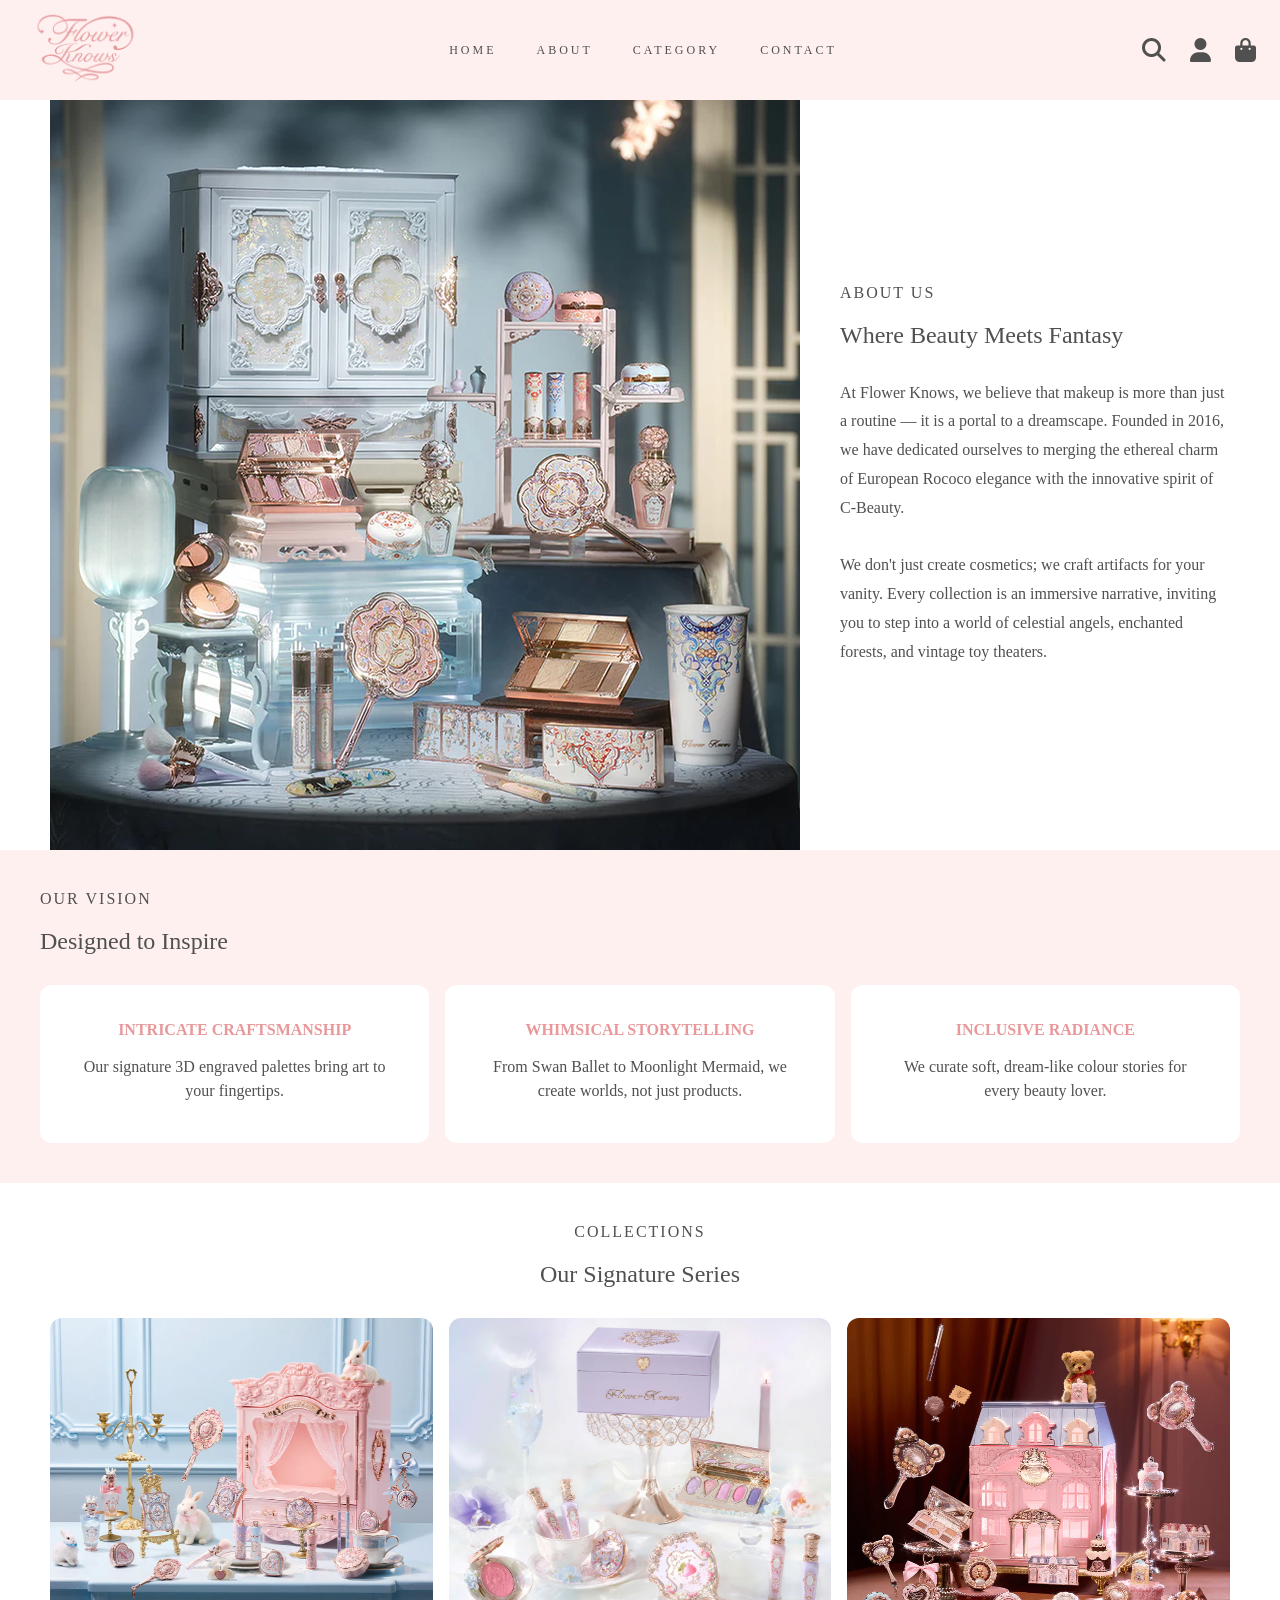
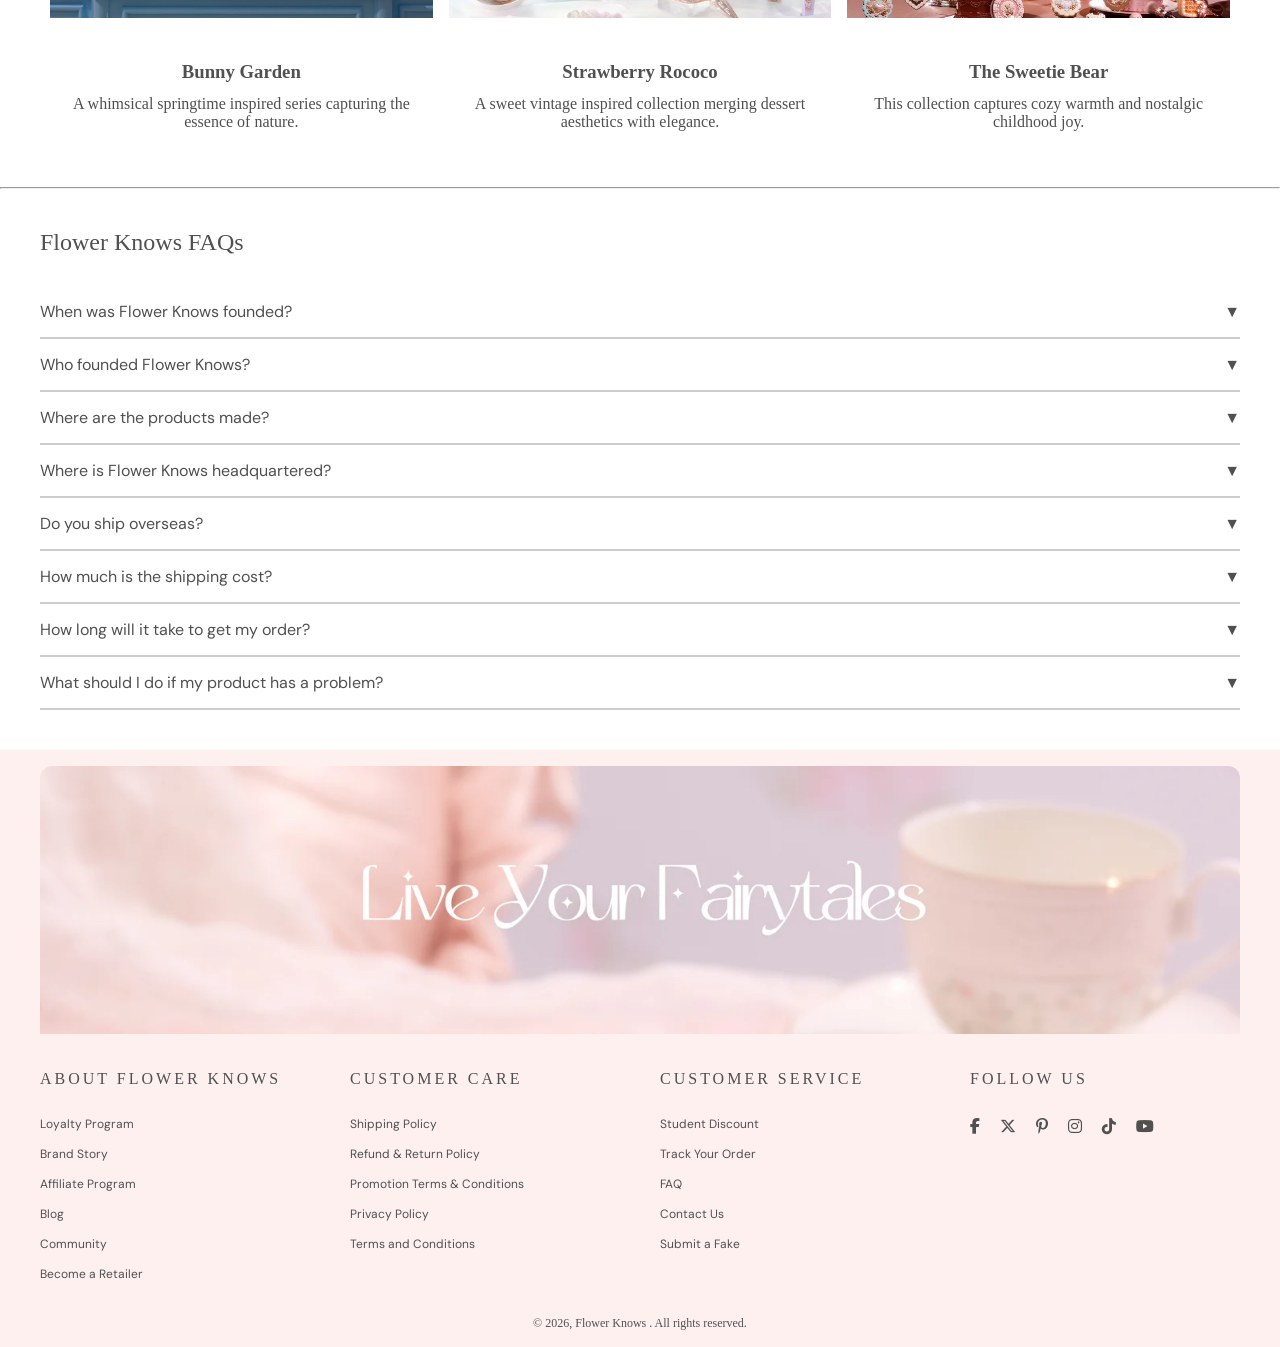
==== commit e45bd596: "clean up the code" ====
--- a/about.html
+++ b/about.html
@@ -78,8 +78,8 @@
 
             <div class="grid grid-3">
 
-                <div class="content-card">
-                    <div class="card-image">
+                <div class="content-card f">
+                    <div class="card-image hover-effect">
                         <img src="/src/additional-images/bunny_garden.webp" alt="Bunny Garden">
                     </div>
                     <div class="card-body">
@@ -89,7 +89,7 @@
                 </div>
 
                 <div class="content-card">
-                    <div class="card-image">
+                    <div class="card-image hover-effect">
                         <img src="/src/additional-images/strawberry_rococo.webp" alt="Strawberry Rococo">
                     </div>
                     <div class="card-body">
@@ -99,7 +99,7 @@
                 </div>
 
                 <div class="content-card">
-                    <div class="card-image">
+                    <div class="card-image hover-effect">
                         <img src="/src/additional-images/the_sweetie_bear_collection.webp" alt="Sweetie Bear">
                     </div>
                     <div class="card-body">
--- a/style.css
+++ b/style.css
@@ -161,7 +161,7 @@
     margin-bottom: 15px;
 }
 
-/* 1. Image Zoom */
+
 .hover-effect img {
     width: 100%;
     display: block;
@@ -169,7 +169,7 @@
 }
 
 .hover-effect:hover img {
-    transform: scale(1.1);
+    transform: scale(1.05);
 }
 
 /* 2. Slide-up Button */
@@ -253,7 +253,7 @@
 .product-title {font-weight: normal; font-size: var(--font-base); margin: var(--space-sm) 0; min-height: 40px; line-height: 20px; }
 .product-price { font-family: var(--secondary-font); font-size: var(--font-md); font-weight: 300; margin: var(--space-sm) 0; min-height: 20px;}
 .product-card { position: relative; background: var(--card-bg); padding: var(--card-padding); text-align: center; transition: transform 0.3s, box-shadow 0.3s; }
-.product-card img { position: relative;  width: 100%; height: 300px; object-fit: cover;}
+.product-card img { position: relative;  width: 100%; height: auto; object-fit: cover;}
 
 
 
@@ -288,7 +288,7 @@
 .section-content h2 { font-size: var(--font-xl); font-weight: 400; margin-bottom: 35px; line-height: 1.3; }
 .section-paragraph { line-height: 1.8; }
 
-.section-img { width: 100%; display: block; object-fit: cover; }
+.section-img { width: 100%; display: block; object-fit: cover; height: 75%;}
 
 .left-box { position: relative; min-height: 500px; overflow: hidden; }
 .left-box img { width: 100%; height: 100%; object-fit: cover; display: block;}
@@ -303,7 +303,7 @@
 .item img { width: 70%; margin: 20px auto 0; object-fit: contain; display: block; }
 
 .collection-item { text-align: center; justify-content: center;}
-.collection-title { margin-top: var(--space-sm); font-size: var(--font-md);}
+
 
 /* ================= BRAND ================= */
 .brand-pic { display: flex; justify-content: center; align-items: center; flex-wrap: wrap; gap: var(--space-xl);}
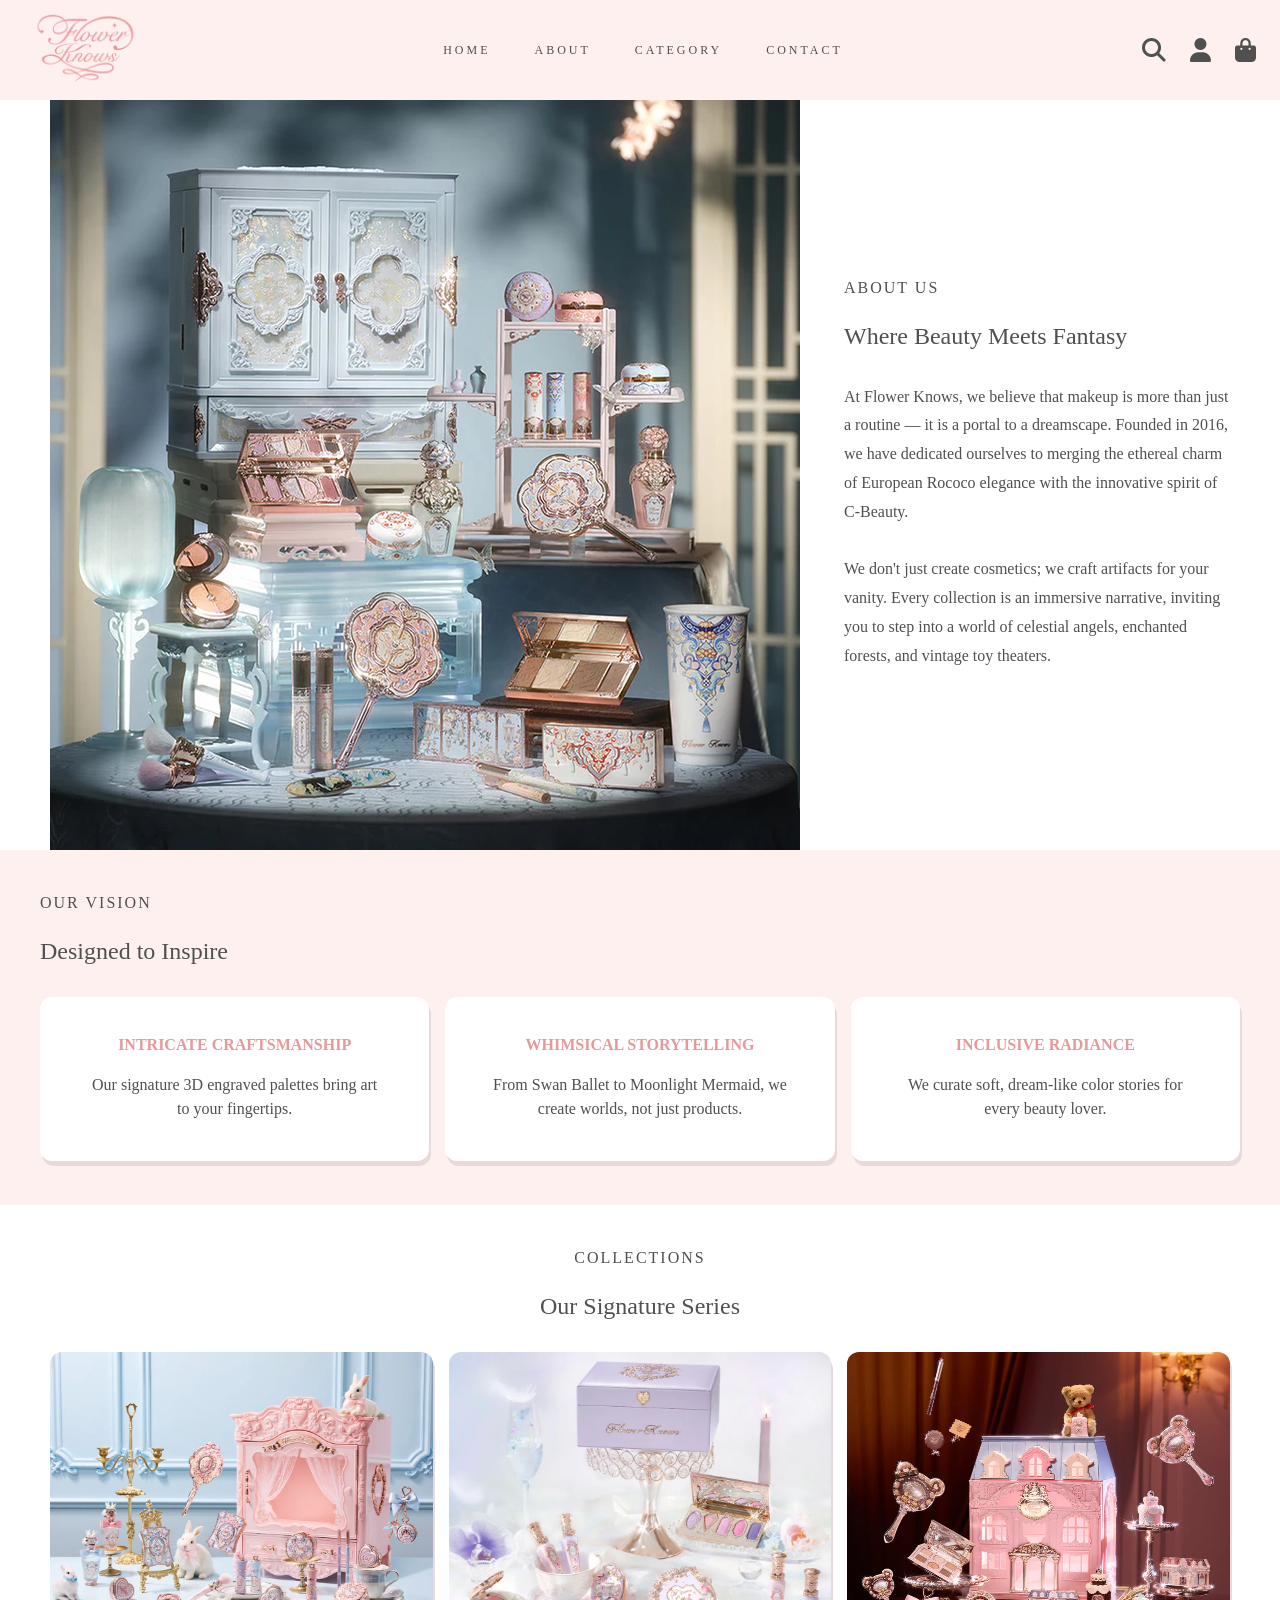
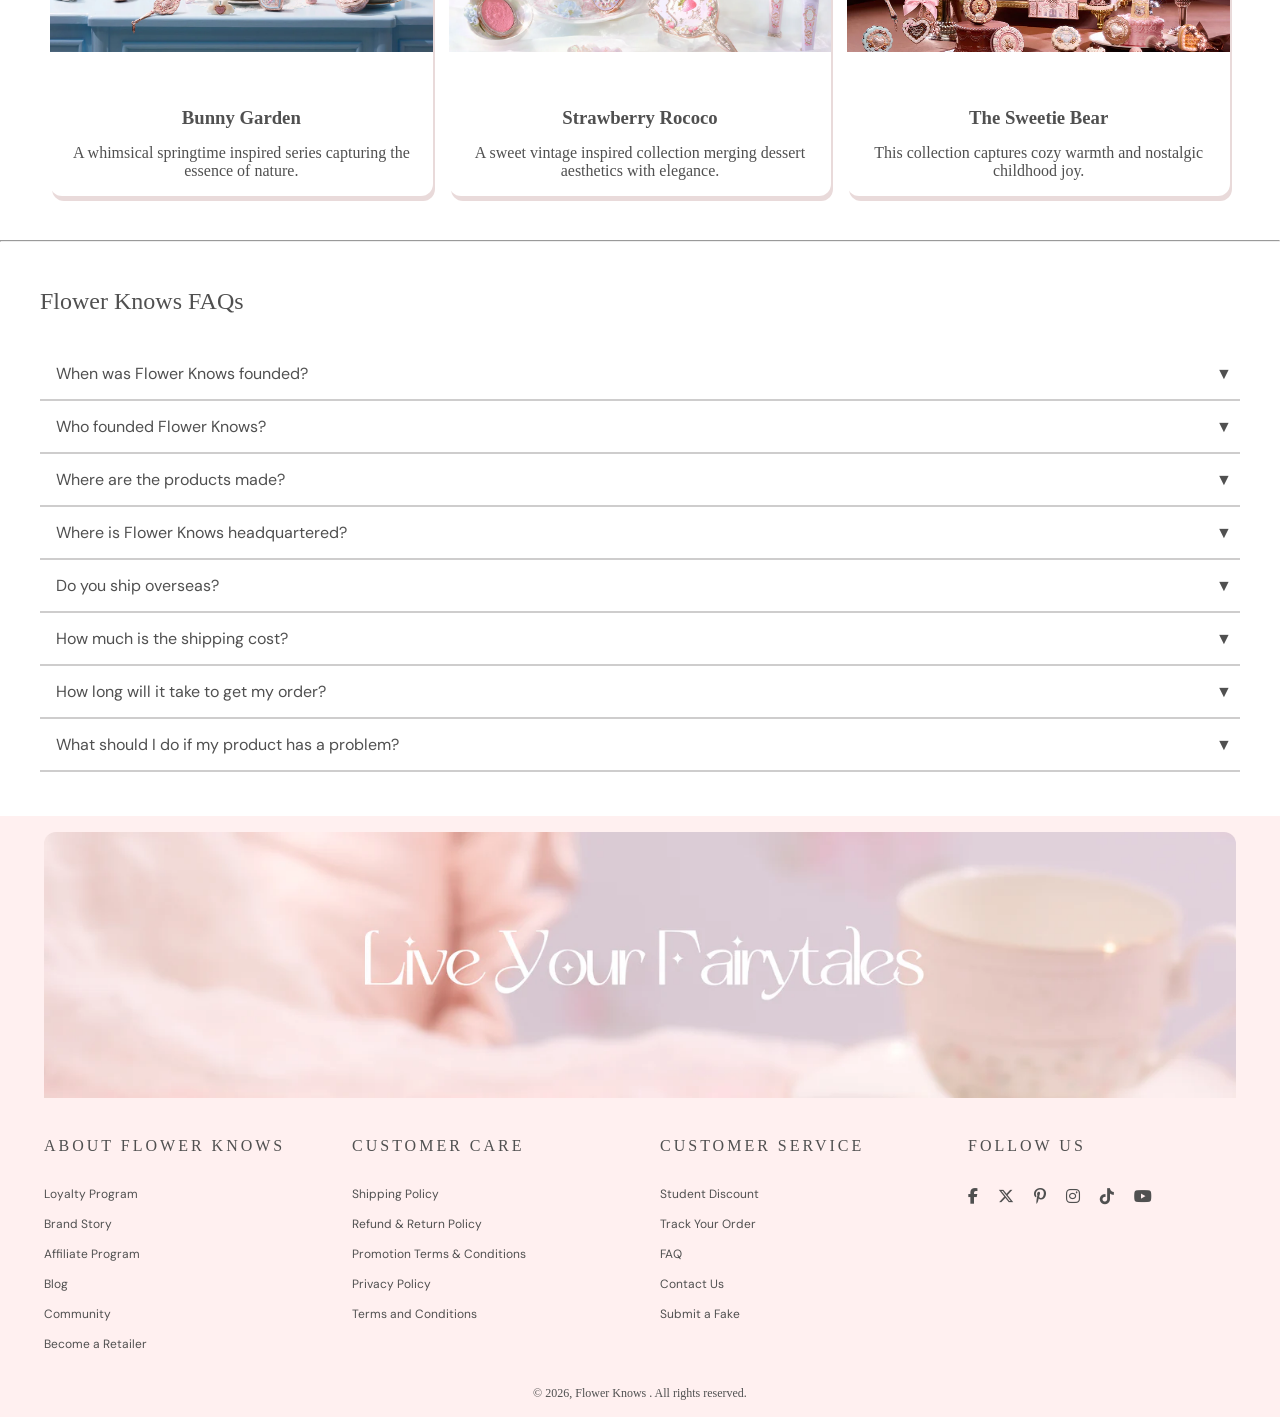
==== commit b035813a: "improve responsiveness" ====
--- a/about.html
+++ b/about.html
@@ -61,7 +61,7 @@
 
                     <div class="content-card card-padding">
                         <h3 class="card-title">Inclusive Radiance</h3>
-                        <p class="card-text">We curate soft, dream-like colour stories for every beauty lover.</p>
+                        <p class="card-text">We curate soft, dream-like color stories for every beauty lover.</p>
                     </div>
                 </div>
 
--- a/style.css
+++ b/style.css
@@ -52,6 +52,29 @@
     --radius-md: 12px;
     --card-bg: #fff;
     --card-padding: 16px;
+
+    --shadow-sm: 2px 5px #e9dada;
+
+    /* Opacity levels */
+    --opacity-medium: 0.75;
+    --opacity-dim: 0.7;
+
+    /* Dimensions */
+    --slide-button-size: 25px;
+    --button-hide-offset: 50px;
+    --box-min-height: 500px;
+    --item-min-height: 370px;
+    --overlay-spacing-top: 35px;
+    --overlay-spacing-left: 30px;
+    --brand-logo-width: 120px;
+    
+    /* Touch & Interactive */
+    --min-touch-target: 44px;
+    --btn-padding-y: 12px;
+    --btn-padding-x: 16px;
+    --line-height-tight: 1.3;
+    --line-height-normal: 1.5;
+    --line-height-loose: 1.8;
 }
 /* ================= RESET & BASE ================= */
 * { margin:0; padding:0; box-sizing: border-box;}
@@ -62,9 +85,9 @@
 section { position: relative; width: 100%; min-height: auto;}
 .section-hidden { display: none; }
 
-h1 {font-size: var(--font-xxl); margin-bottom: 30px; font-weight: normal;}
-h2 {font-size: var(--font-lg); margin-bottom: 30px; font-weight: normal; }
-h3 { margin: 12px 0; }
+h1 {font-size: var(--font-xxl); margin-bottom: 30px; font-weight: normal; line-height: var(--line-height-tight);}
+h2 {font-size: var(--font-lg); margin-bottom: 30px; font-weight: normal; line-height: var(--line-height-tight); }
+h3 { margin: 12px 0; line-height: var(--line-height-normal); }
 
 
 #product-list {
@@ -79,7 +102,7 @@
 .flex { display:flex; gap: var(--space-lg); }
 .container { max-width: 1200px; margin: 0 auto; padding: 0 10px;}
 
-.underline:hover { text-decoration: underline var(--primary-color) 1px; text-underline-offset: 5px; opacity: 75%;}
+.underline:hover { text-decoration: underline var(--primary-color) 1px; text-underline-offset: 5px; opacity: var(--opacity-medium);}
 
 .section-padding { padding: var(--space-xl) 0; }
 
@@ -96,7 +119,7 @@
 video {
     width: 100%;
     height: auto;
-    border-radius: 10px;
+    border-radius: var(--radius-md);
     display: block;
 }
 
@@ -109,13 +132,17 @@
     font-family: var(--secondary-font);
     text-decoration: none;
     border: none;
-    padding: var(--space-sm);
+    padding: var(--btn-padding-y) var(--btn-padding-x);
     font-size: var(--font-sm);
     text-transform: uppercase;
     cursor: pointer;
     width: auto;
     letter-spacing: 2px;
-
+    min-height: var(--min-touch-target);
+    display: flex;
+    align-items: center;
+    justify-content: center;
+    transition: all 0.2s ease;
 }
 
 /* 2. The Shared Beam Structure (The "Flash") */
@@ -158,7 +185,7 @@
     position: relative;
     overflow: hidden; /* Clips the button and the zooming image */
     cursor: pointer;
-    margin-bottom: 15px;
+    margin-bottom: var(--space-lg);
 }
 
 
@@ -175,7 +202,7 @@
 /* 2. Slide-up Button */
 .hover-effect .hover-button {
     position: absolute;
-    bottom: -50px; /* Hidden below the image */
+    bottom: calc(var(--button-hide-offset) * -1); /* Hidden below the image */
     left: 0;
     width: 100%;
     background-color: #f8c5c5; /* Brand pink */
@@ -201,7 +228,7 @@
 .logo img { width: var(--logo-width); }
 nav { display: flex; gap: var(--nav-gap); }
 nav a { text-decoration: none; text-transform: uppercase; letter-spacing: var(--space-xs); font-size: var(--font-sm); color: var(--text-color); }
-nav a:hover { text-decoration: underline var(--primary-color) 1px; text-underline-offset: 5px; opacity: 75%; }
+nav a:hover { text-decoration: underline var(--primary-color) 1px; text-underline-offset: 5px; opacity: var(--opacity-medium); }
 
 /* Right icons */
 .right-nav { display: flex; gap: var(--space-lg);  }
@@ -235,7 +262,7 @@
 .slideshow { position: relative; display: none; animation: fade 4s ease-in-out; }
 .slideshow-img { max-width: 100vw; height: auto; object-fit: cover; opacity: 90%; }
 .slide-button-left,
-.slide-button-right { position: absolute; top: 50%; transform: translateY(-50%); z-index: 10; background: var(--secondary-color); border: none; border-radius: 100%; cursor: pointer; width: 25px; height: 25px; opacity: 50%; }
+.slide-button-right { position: absolute; top: 50%; transform: translateY(-50%); z-index: 10; background: var(--secondary-color); border: none; border-radius: 100%; cursor: pointer; width: var(--slide-button-size); height: var(--slide-button-size); opacity: 50%; }
 .slide-button-left:hover, .slide-button-right:hover { opacity: 100%; }
 .slideshow:first-child { display: block;}
 .slide-button-left { left: 20px; }
@@ -253,7 +280,8 @@
 .product-title {font-weight: normal; font-size: var(--font-base); margin: var(--space-sm) 0; min-height: 40px; line-height: 20px; }
 .product-price { font-family: var(--secondary-font); font-size: var(--font-md); font-weight: 300; margin: var(--space-sm) 0; min-height: 20px;}
 .product-card { position: relative; background: var(--card-bg); padding: var(--card-padding); text-align: center; transition: transform 0.3s, box-shadow 0.3s; }
-.product-card img { position: relative;  width: 100%; height: auto; object-fit: cover;}
+.product-card img { position: relative;  width: 100%; height: auto; object-fit: cover; max-width: 100%; }
+.product-card:hover { transform: translateY(-2px); box-shadow: 0 4px 8px rgba(0,0,0,0.1); }
 
 
 
@@ -265,7 +293,7 @@
 
 /* --- Content Cards --- */
 
-.content-card { background: var(--card-bg); border-radius: var(--radius-md); overflow: hidden; text-align: center; transition: transform 0.3s ease; }
+.content-card { background: var(--card-bg); border-radius: var(--radius-md); overflow: hidden; text-align: center; box-shadow: var(--shadow-sm);}
 .card-body { padding: var(--space-md); }
 
 .card-image img { width: 100%; height: 300px; object-fit: cover; }
@@ -283,20 +311,20 @@
 .section-content { padding: var(--padding-y) var(--padding-x); }
 
 
-.section-small-title { font-size: var(--font-md); letter-spacing: 2px; margin-bottom: 20px; }
+.section-small-title { font-size: var(--font-md); letter-spacing: 2px; margin-bottom: var(--space-lg); }
 
 .section-content h2 { font-size: var(--font-xl); font-weight: 400; margin-bottom: 35px; line-height: 1.3; }
 .section-paragraph { line-height: 1.8; }
 
 .section-img { width: 100%; display: block; object-fit: cover; height: 75%;}
 
-.left-box { position: relative; min-height: 500px; overflow: hidden; }
+.left-box { position: relative; min-height: var(--box-min-height); overflow: hidden; }
 .left-box img { width: 100%; height: 100%; object-fit: cover; display: block;}
-.overlay-text { position: absolute; top: 35px; left: 30px; color: var(--secondary-color); z-index: 2; }
+.overlay-text { position: absolute; top: var(--overlay-spacing-top); left: var(--overlay-spacing-left); color: var(--secondary-color); z-index: 2; }
 .overlay-text h1 { font-size: var(--font-xl); margin-bottom: 10px; }
 .overlay-text p { font-size: var(--font-md); }
-.right-box { min-height: 500px; padding: 0 var(--space-md) 0 0;  gap: var(--space-md); margin: 0 10px;}
-.item { position: relative; background:var(--secondary-color); border: 1px solid var(--primary-color); min-height: 370px; padding: 20px; }
+.right-box { min-height: var(--box-min-height); padding: 0 var(--space-md) 0 0;  gap: var(--space-md); margin: 0 10px;}
+.item { position: relative; background:var(--secondary-color); border: 1px solid var(--primary-color); min-height: var(--item-min-height); padding: var(--space-lg); }
 .item-text { position: relative; }
 
 .item p { font-size: var(--font-md);}
@@ -307,7 +335,7 @@
 
 /* ================= BRAND ================= */
 .brand-pic { display: flex; justify-content: center; align-items: center; flex-wrap: wrap; gap: var(--space-xl);}
-.brand-pic img { width: 120px; height: auto; object-fit: contain; opacity: 0.7; transition: opacity 0.3s ease, transform 0.3s ease;}
+.brand-pic img { width: var(--brand-logo-width); height: auto; object-fit: contain; opacity: var(--opacity-dim); transition: opacity 0.3s ease, transform 0.3s ease;}
 
 /* ================= CATEGORIES ================= */
 .category-bar { display: flex; flex-direction: row; gap: var(--space-sm); justify-content: center; padding: var(--space-md) 0; }
@@ -316,20 +344,18 @@
 .category-button.active { background-color:var(--primary-color); color: white; }
 #category-title { padding: var(--space-md) 0;}
 
-/* ================= About Us ================= */
-
-/* --- Feature Items --- */
-
-
-/* FAQs Table */
+/* ================= FAQs Table ================= */
 
 table { width: 100%; border-collapse: collapse; table-layout: fixed; font-size: var(--font-md); font-family: var(--secondary-font); overflow-x: auto; }
-.question-row { cursor: pointer; border-bottom: 2px solid #cecdcd;}
-.question-row:hover { transition: transform 0.3s ease;}
-td { padding: 15px 0; }
+.question-row { cursor: pointer; border-bottom: 2px solid #cecdcd; }
+.question-row:hover { background-color: rgba(232, 152, 154, 0.05); transition: background-color 0.2s ease;}
+td { padding: 15px var(--space-md); word-break: break-word; }
 .arrow { text-align: right; width: 40px; font-size: var(--font-md); transition: transform 0.3s ease; }
-.answer-row { display: none; opacity: 0.6; }
-.answer { padding: 15px 0; }
+.answer-row { display: none; opacity: 0; max-height: 0; overflow: hidden; transition: all 0.4s ease; }
+.answer-row.show { display: table-row; opacity: 1; max-height: 500px; }
+.answer { padding: var(--space-lg) var(--space-md); line-height: var(--line-height-loose); color: var(--text-color); }
+
+
 
 .fa-star {
     font-size: var(--font-md);
@@ -364,7 +390,7 @@
 
 .field-row .input { flex: 1; }
 
-.input { width: 100%; box-sizing: border-box; font-family: var(--secondary-font); font-size: var(--font-base); background-color: var(--secondary-background-color); border: 1.5px solid var(--secondary-color); padding: 10px var(--space-md); transition: border-color 0.2s ease, box-shadow 0.2s ease, background-color 0.2s ease; }
+.input { width: 100%; box-sizing: border-box; font-family: var(--secondary-font); font-size: var(--font-base); background-color: var(--secondary-background-color); border: 1.5px solid var(--secondary-color); padding: 10px var(--space-md); transition: border-color 0.2s ease, box-shadow 0.2s ease, background-color 0.2s ease; min-height: var(--min-touch-target); }
 
 .input::placeholder { opacity: 0.4; }
 
@@ -382,6 +408,8 @@
 /* --- Large Tablets & Small Laptops --- */
 @media (max-width: 1024px) {
     :root {
+        --btn-padding-y: 10px;
+        --btn-padding-x: 14px;
 
         --font-xl: 28px;
         --font-lg: 22px;
@@ -404,11 +432,19 @@
     .container { max-width: 95%; }
       /* layout */
     .split-layout { flex-direction: column; text-align: center; gap: var(--space-lg);}
-}
+    
+    /* responsive element sizing */
+    .item { min-height: 380px; }
+    .brand-pic img { width: var(--brand-logo-width); }
+}
+
 
 /* --- Tablets --- */
 @media (max-width: 768px) {
     :root {
+        --btn-padding-y: 9px;
+        --btn-padding-x: 12px;
+        
         --font-xxl: 38px;
         --font-xl: 26px;
         --font-lg: 20px;
@@ -436,8 +472,6 @@
 
         --hero-title-size: 34px;
     }
-
-
 
     nav {
         display: none;
@@ -463,19 +497,34 @@
 
     /* product grid spacing */
     .grid { gap: var(--space-sm); }
-
-    
-}
+    
+    /* responsive element sizing */
+    .item { min-height: 360px; }
+    .left-box { min-height: 400px; }
+    .brand-pic img { width: 100px; }
+    
+    /* table responsiveness */
+    table { font-size: var(--font-base); }
+    td { padding: 12px var(--space-sm); }
+    
+    /* form field scaling */
+    .field-row { gap: var(--space-md); }
+}
+
+    
 
 /* --- Mobile --- */
 @media (max-width: 576px) {
     :root {
+        --btn-padding-y: 8px;
+        --btn-padding-x: 10px;
+        
         --font-xxl: 32px;
         --font-xl: 22px;
         --font-lg: 18px;
         --font-md: 14px;
         --font-base: 13px;
-        --font-sm: 9px;
+        --font-sm: 12px;
 
         --navbar-height: 70px;
         --logo-width: 90px;
@@ -497,6 +546,11 @@
         --icon-size: 1.2rem;
 
         --hero-title-size: 28px;
+        
+        --slide-button-size: 20px;
+        --item-min-height: 300px;
+        --box-min-height: 350px;
+        --brand-logo-width: 80px;
     }
 
     /* stack field rows */
@@ -504,7 +558,104 @@
 
     /* reduce gaps */
     .flex { flex-direction: column; }
-
-
-}
-
+    
+    /* responsive element sizing */
+    .item { padding: var(--space-md); }
+    .overlay-text { top: 15px; left: 15px; }
+    .overlay-text h1 { font-size: var(--font-lg); margin-bottom: 5px; }
+    .slide-text { top: 50%; left: 10%; }
+    
+    /* better mobile form handling */
+    .form-box { padding: var(--space-lg); }
+    textarea, input { font-size: 16px; } /* prevent zoom on iOS */
+    
+    /* better table scrolling */
+    .question-row { flex-direction: column; align-items: flex-start; }
+    .arrow { text-align: left; margin-top: var(--space-sm); }
+
+}
+
+/* --- Small Mobile (Extra Small) --- */
+@media (max-width: 375px) {
+    :root {
+        --btn-padding-y: 7px;
+        --btn-padding-x: 8px;
+        
+        --font-xxl: 28px;
+        --font-xl: 20px;
+        --font-lg: 16px;
+        --font-md: 13px;
+        --font-base: 12px;
+        --font-sm: 11px;
+
+        --navbar-height: 65px;
+        --logo-width: 80px;
+
+        --padding-x: 12px;
+        --padding-y: 30px;
+
+        --space-xl: 16px;
+        --space-lg: 12px;
+        --space-md: 8px;
+        --space-sm: 6px;
+
+        --nav-gap: 10px;
+        --icon-size: 1rem;
+
+        --hero-title-size: 24px;
+        --slide-button-size: 18px;
+        --min-touch-target: 40px;
+    }
+    
+    .section-content { padding: var(--padding-y) var(--padding-x); }
+    .item { min-height: 250px; padding: var(--space-md); }
+    .left-box { min-height: 300px; }
+    .right-box { min-height: auto; }
+    .overlay-text { top: 12px; left: 12px; }
+    .slide-text { top: 45%; left: 5%; }
+    .footer-top { grid-template-columns: 1fr; gap: 20px; }
+    
+    /* extreme mobile optimizations */
+    .btn { min-height: var(--min-touch-target); }
+    .slide-button-left, .slide-button-right { opacity: 100%; background-color: rgba(255, 255, 255, 0.8); }
+}
+
+/* --- Extra Large Screens --- */
+@media (min-width: 1400px) {
+    :root {
+        --btn-padding-y: 14px;
+        --btn-padding-x: 20px;
+        
+        --font-xxl: 52px;
+        --font-xl: 36px;
+        --font-lg: 28px;
+        --padding-x: 120px;
+        --padding-y: 100px;
+        --space-xl: 48px;
+        --hero-title-size: 52px;
+    }
+    
+    .container { max-width: 1400px; }
+    .section-content { padding: var(--padding-y) var(--padding-x); }
+}
+
+/* --- Large Screens (XL) --- */
+@media (min-width: 1200px) and (max-width: 1399px) {
+    :root {
+        --btn-padding-y: 13px;
+        --btn-padding-x: 18px;
+        
+        --padding-x: 100px;
+        --padding-y: 90px;
+        --space-xl: 44px;
+    }
+}
+
+/* --- Landscape Orientation (Mobile in Landscape) --- */
+@media (max-height: 600px) and (orientation: landscape) {
+    main { padding: 60px 0 0 0; }
+    .navbar-height { height: 60px; }
+    .hero-section { height: 80vh; }
+    .slide-text { top: 50%; }
+}
+
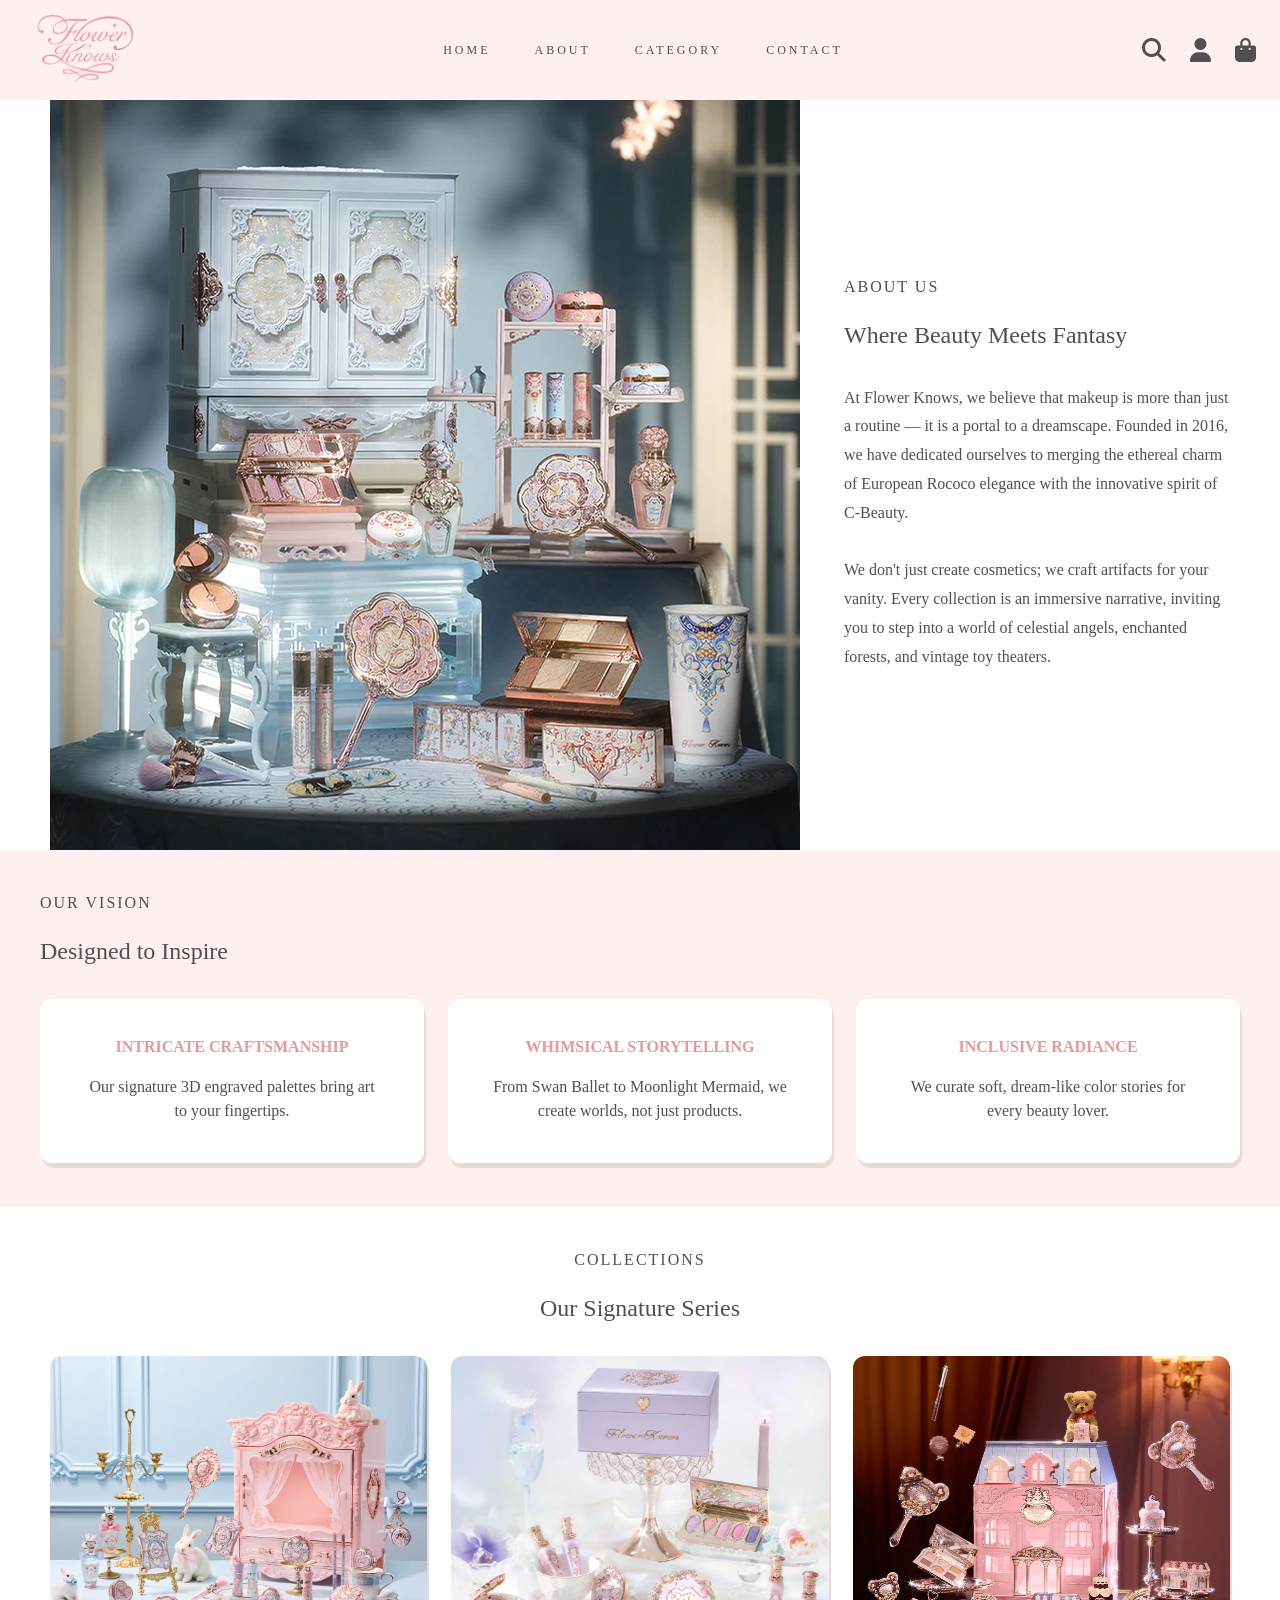
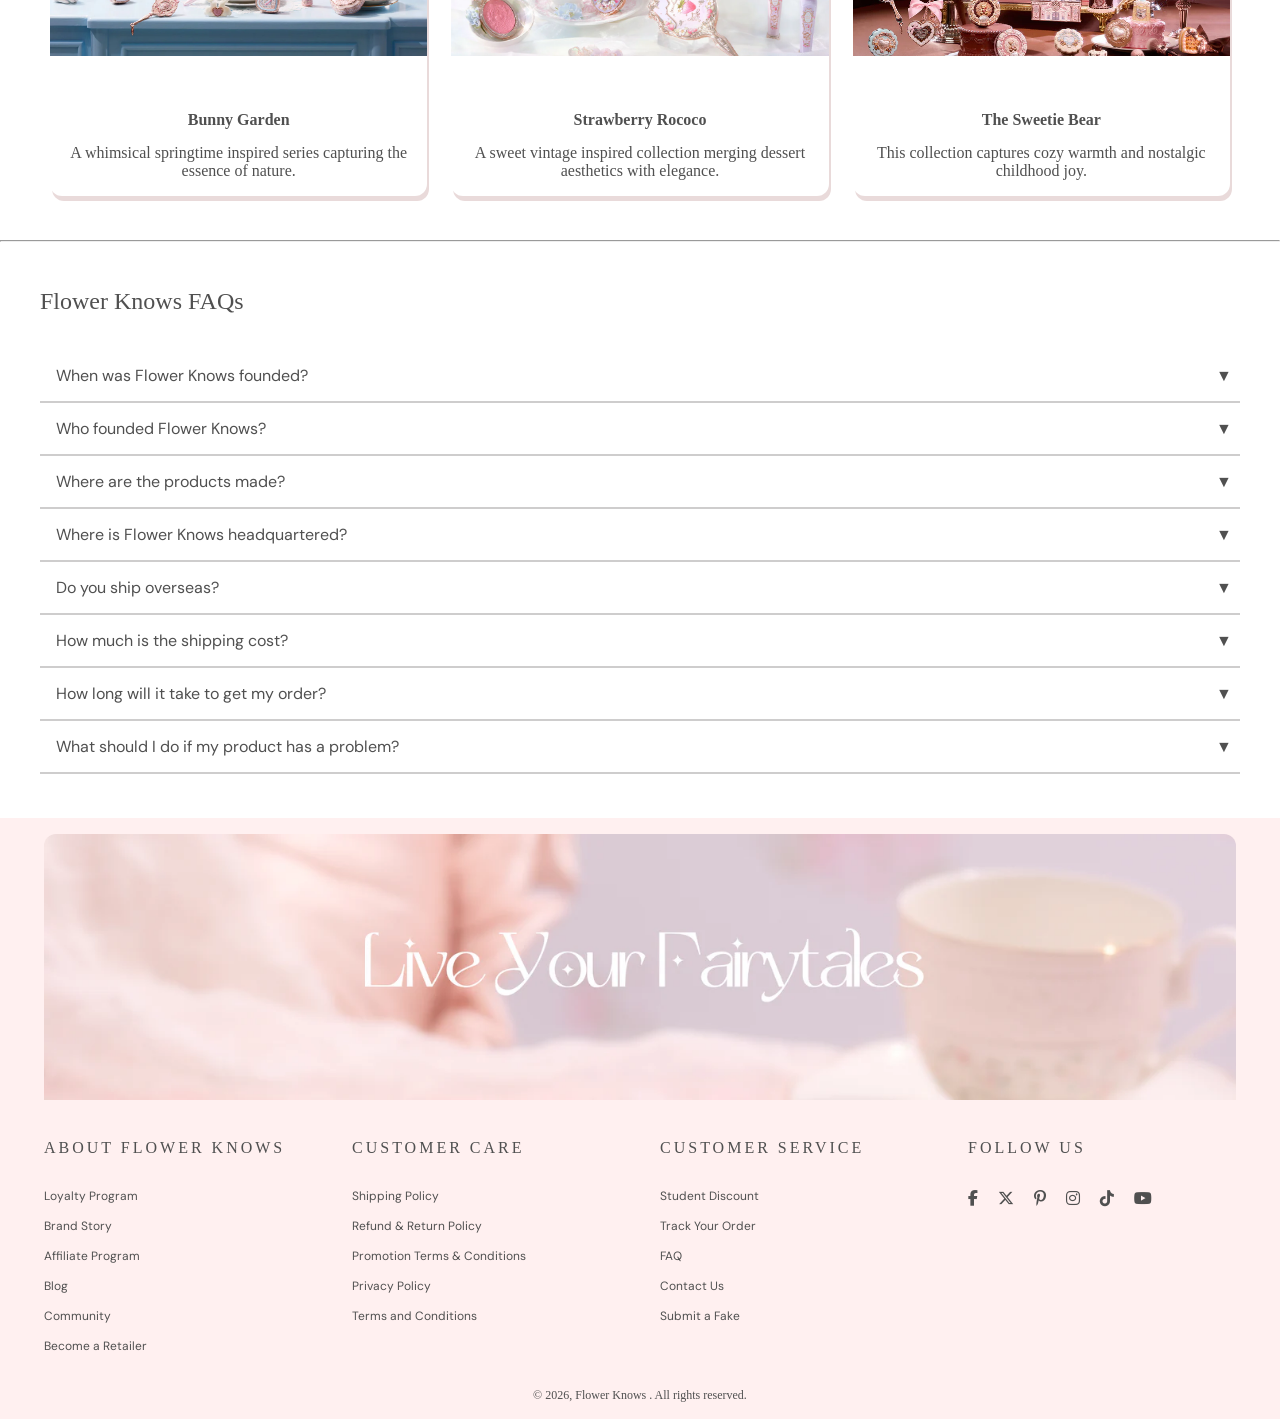
==== commit b76a9471: "fix: update image paths to remove leading slashes" ====
--- a/about.html
+++ b/about.html
@@ -9,7 +9,7 @@
     <meta name="description" content="Shop FlowerKnows for premium makeup, lipsticks, and beauty products inspired by fantasy and elegance. Discover high-quality cosmetics with unique packaging.">
 
     <!-- Favicon -->
-    <link rel="icon" href="/src/favicon.ico" type="image/x-icon">
+    <link rel="icon" href="src/favicon.ico" type="image/x-icon">
 
     <!-- Styles -->
     <link rel="stylesheet" href="style.css">
@@ -80,7 +80,7 @@
 
                 <div class="content-card f">
                     <div class="card-image hover-effect">
-                        <img src="/src/additional-images/bunny_garden.webp" alt="Bunny Garden">
+                        <img src="src/additional-images/bunny_garden.webp" alt="Bunny Garden">
                     </div>
                     <div class="card-body">
                         <h3>Bunny Garden</h3>
@@ -90,7 +90,7 @@
 
                 <div class="content-card">
                     <div class="card-image hover-effect">
-                        <img src="/src/additional-images/strawberry_rococo.webp" alt="Strawberry Rococo">
+                        <img src="src/additional-images/strawberry_rococo.webp" alt="Strawberry Rococo">
                     </div>
                     <div class="card-body">
                         <h3>Strawberry Rococo</h3>
@@ -100,7 +100,7 @@
 
                 <div class="content-card">
                     <div class="card-image hover-effect">
-                        <img src="/src/additional-images/the_sweetie_bear_collection.webp" alt="Sweetie Bear">
+                        <img src="src/additional-images/the_sweetie_bear_collection.webp" alt="Sweetie Bear">
                     </div>
                     <div class="card-body">
                         <h3>The Sweetie Bear</h3>
--- a/style.css
+++ b/style.css
@@ -44,8 +44,6 @@
     --grid-3-cols: repeat(3, 1fr);
     --grid-2-cols: repeat(2, 1fr);
 
-    --img-row-cols: var(--grid-4-cols);
-    --right-box-cols: var(--grid-2-cols);
     --footer-columns: var(--grid-4-cols);
     --img-height: 350px;
 
@@ -87,13 +85,11 @@
 
 h1 {font-size: var(--font-xxl); margin-bottom: 30px; font-weight: normal; line-height: var(--line-height-tight);}
 h2 {font-size: var(--font-lg); margin-bottom: 30px; font-weight: normal; line-height: var(--line-height-tight); }
-h3 { margin: 12px 0; line-height: var(--line-height-normal); }
-
+h3 { font-size: var(--font-md); margin: 12px 0; line-height: var(--line-height-normal); }
 
 #product-list {
     margin-bottom: var(--space-md);
 }
-
 
 /* ================= UTILITY CLASSES ================= */
 .text-center { text-align: center; }
@@ -107,7 +103,7 @@
 .section-padding { padding: var(--space-xl) 0; }
 
 /* ================= GRID SYSTEM ================= */
-.grid { display: grid; gap: var(--space-md); /* consistent spacing */ }
+.grid { display: grid; gap: var(--space-lg); /* consistent spacing */ }
 /* Grid column variants */
 .grid-4 { grid-template-columns: var(--grid-4-cols); }
 .grid-3 { grid-template-columns: var(--grid-3-cols); }
@@ -124,11 +120,12 @@
 }
 
 /* ================= BUTTONS ================= */
-/* 1. Base Button Styles */
 .btn {
     position: relative;
-    display: inline-block;
-    overflow: hidden; /* This clips the beam so it only shows inside the button */
+    display: flex;
+    align-items: center;
+    justify-content: center;
+    overflow: hidden;
     font-family: var(--secondary-font);
     text-decoration: none;
     border: none;
@@ -139,55 +136,63 @@
     width: auto;
     letter-spacing: 2px;
     min-height: var(--min-touch-target);
-    display: flex;
-    align-items: center;
-    justify-content: center;
     transition: all 0.2s ease;
 }
 
-/* 2. The Shared Beam Structure (The "Flash") */
-.btn::before { content: ""; position: absolute; top: 0; left: -150%; /* Start far left out of view */ 
+/* Button beam/flash effect */
+.btn::before {
+    content: "";
+    position: absolute;
+    top: 0;
+    left: -150%;
     width: 50%;
     height: 100%;
-    transform: skewX(25deg); /* Angles the beam */
-
-}
-
-/* 3. Primary Button (White Flash) */
-.btn-primary {  background-color: var(--primary-color);  color: var(--secondary-color); }
-.btn-primary::before { background: linear-gradient( to right, 
-        rgba(255, 255, 255, 0) 0%, 
-        rgba(255, 255, 255, 0.4) 50%, 
+    transform: skewX(25deg);
+}
+
+/* Primary Button */
+.btn-primary {
+    background-color: var(--primary-color);
+    color: var(--secondary-color);
+}
+
+.btn-primary::before {
+    background: linear-gradient(
+        to right,
+        rgba(255, 255, 255, 0) 0%,
+        rgba(255, 255, 255, 0.4) 50%,
         rgba(255, 255, 255, 0) 100%
     );
 }
 
-/* 4. Secondary Button (Subtle Darker Flash & Lift) */
-.btn-secondary { background-color: var(--secondary-color);  color: var(--text-color);  }
+/* Secondary Button */
+.btn-secondary {
+    background-color: var(--secondary-color);
+    color: var(--text-color);
+}
 
 .btn-secondary::before {
     background: linear-gradient(
-        to right, 
-        rgba(0, 0, 0, 0) 0%, 
-        rgba(0, 0, 0, 0.08) 50%, 
+        to right,
+        rgba(0, 0, 0, 0) 0%,
+        rgba(0, 0, 0, 0.08) 50%,
         rgba(0, 0, 0, 0) 100%
     );
 }
 
-/* 5. Hover States */
-
+/* Button hover effect */
 .btn:hover::before {
-    left: 150%; /* Move the beam all the way to the right */
-    transition: all 1s ease-in-out; /* The speed of the sweep */
-}
-
+    left: 150%;
+    transition: all 1s ease-in-out;
+}
+
+/* Hover effect with zoom and slide-up button */
 .hover-effect {
     position: relative;
-    overflow: hidden; /* Clips the button and the zooming image */
+    overflow: hidden;
     cursor: pointer;
     margin-bottom: var(--space-lg);
 }
-
 
 .hover-effect img {
     width: 100%;
@@ -199,13 +204,13 @@
     transform: scale(1.05);
 }
 
-/* 2. Slide-up Button */
+/* Slide-up button on image hover */
 .hover-effect .hover-button {
     position: absolute;
     bottom: calc(var(--button-hide-offset) * -1); /* Hidden below the image */
     left: 0;
     width: 100%;
-    background-color: #f8c5c5; /* Brand pink */
+    background-color: #f8c5c5;
     color: white;
     padding: 12px 0;
     text-align: center;
@@ -217,10 +222,12 @@
 }
 
 .hover-effect:hover .hover-button {
-    bottom: 0; /* Slides up to the bottom edge of the image */
-}
-/* Specific adjustment for the Add to Cart width */
-.add-to-cart { width: 75%; }
+    bottom: 0;
+}
+
+.add-to-cart {
+    width: 75%;
+}
 
 /* ================= HEADER & NAVIGATION ================= */
 header { position: relative;}
@@ -265,97 +272,319 @@
 .slide-button-right { position: absolute; top: 50%; transform: translateY(-50%); z-index: 10; background: var(--secondary-color); border: none; border-radius: 100%; cursor: pointer; width: var(--slide-button-size); height: var(--slide-button-size); opacity: 50%; }
 .slide-button-left:hover, .slide-button-right:hover { opacity: 100%; }
 .slideshow:first-child { display: block;}
-.slide-button-left { left: 20px; }
-.slide-button-right { right: 20px; }
-.slide-text {position: absolute; top: 63%; left: 5%; transform: translateY(-50%); color: var(--secondary-color); }
-.slide-text h1 { font-size: var(--hero-title-size); }
+.slide-button-left { left: 5px; }
+.slide-button-right { right: 5px; }
+.slide-text {position: absolute; top: 60%; left: 10%; transform: translateY(-50%); color: var(--secondary-color); }
+.slide-text h1 { font-size: var(--hero-title-size); margin: 0; }
 .slide-text a { margin-top: 25px; width: fit-content; }
 
 /* ================= CARDS & PRODUCTS ================= */
-
-.product-img { width: 100%; height: 150px; object-fit: cover; } /* Card image */
-
-
-/* Card content */
-.product-title {font-weight: normal; font-size: var(--font-base); margin: var(--space-sm) 0; min-height: 40px; line-height: 20px; }
-.product-price { font-family: var(--secondary-font); font-size: var(--font-md); font-weight: 300; margin: var(--space-sm) 0; min-height: 20px;}
-.product-card { position: relative; background: var(--card-bg); padding: var(--card-padding); text-align: center; transition: transform 0.3s, box-shadow 0.3s; }
-.product-card img { position: relative;  width: 100%; height: auto; object-fit: cover; max-width: 100%; }
-.product-card:hover { transform: translateY(-2px); box-shadow: 0 4px 8px rgba(0,0,0,0.1); }
-
-
-
-
-.old { text-decoration: line-through; margin-right: 8px; }
-.new { color: var(--primary-color); }
-
-.badge { font-family: var(--secondary-font); position : absolute; top: 16px; left: 50%; transform: translateX(-50%); background: var(--primary-color); color: var(--secondary-color); font-size: var(--font-sm); padding: var(--space-sm) var(--space-md);}
-
-/* --- Content Cards --- */
-
-.content-card { background: var(--card-bg); border-radius: var(--radius-md); overflow: hidden; text-align: center; box-shadow: var(--shadow-sm);}
-.card-body { padding: var(--space-md); }
-
-.card-image img { width: 100%; height: 300px; object-fit: cover; }
-.card-padding {padding: var(--space-lg) var(--space-xl);}
-.card-title { color: var(--primary-color); text-transform: uppercase; font-size: var(--font-md); margin-bottom: var(--space-md);}
-.card-text {font-size: var(--font-md); margin-bottom: var(--space-md); line-height: 1.5;}
+.product-img {
+    width: 100%;
+    height: 150px;
+    object-fit: cover;
+}
+
+.product-title {
+    font-weight: normal;
+    font-size: var(--font-base);
+    margin: var(--space-sm) 0;
+    min-height: 40px;
+    line-height: 20px;
+}
+
+.product-price {
+    font-family: var(--secondary-font);
+    font-size: var(--font-md);
+    font-weight: 300;
+    margin: var(--space-sm) 0;
+    min-height: 20px;
+}
+
+.product-card {
+    position: relative;
+    background: var(--card-bg);
+    padding: var(--card-padding);
+    text-align: center;
+    transition: transform 0.3s, box-shadow 0.3s;
+}
+
+.product-card img {
+    position: relative;
+    width: 100%;
+    height: auto;
+    object-fit: cover;
+    max-width: 100%;
+}
+
+.product-card:hover {
+    transform: translateY(-2px);
+    box-shadow: 0 4px 8px rgba(0, 0, 0, 0.1);
+}
+
+.old {
+    text-decoration: line-through;
+    margin-right: 8px;
+}
+
+.new {
+    color: var(--primary-color);
+}
+
+.badge {
+    position: absolute;
+    top: 16px;
+    left: 50%;
+    transform: translateX(-50%);
+    font-family: var(--secondary-font);
+    background: var(--primary-color);
+    color: var(--secondary-color);
+    font-size: var(--font-sm);
+    padding: var(--space-sm) var(--space-md);
+}
+
+/* Content Cards */
+.content-card {
+    background: var(--card-bg);
+    border-radius: var(--radius-md);
+    overflow: hidden;
+    text-align: center;
+    box-shadow: var(--shadow-sm);
+}
+
+.card-body {
+    padding: var(--space-md);
+}
+
+.card-image img {
+    width: 100%;
+    height: 300px;
+    object-fit: cover;
+}
+
+.card-padding {
+    padding: var(--space-lg) var(--space-xl);
+}
+
+.card-title {
+    color: var(--primary-color);
+    text-transform: uppercase;
+    font-size: var(--font-md);
+    margin-bottom: var(--space-md);
+}
+
+.card-text {
+    font-size: var(--font-md);
+    margin-bottom: var(--space-md);
+    line-height: 1.5;
+}
 
 /* ================= SECTIONS ================= */
-.section { align-items: center;}
-
-.section-highlight {background-color: var(--secondary-background-color)}
-
-.section-highlight img { width: 100%; height: 100%; object-fit: cover;}
-
-.section-content { padding: var(--padding-y) var(--padding-x); }
-
-
-.section-small-title { font-size: var(--font-md); letter-spacing: 2px; margin-bottom: var(--space-lg); }
-
-.section-content h2 { font-size: var(--font-xl); font-weight: 400; margin-bottom: 35px; line-height: 1.3; }
-.section-paragraph { line-height: 1.8; }
-
-.section-img { width: 100%; display: block; object-fit: cover; height: 75%;}
-
-.left-box { position: relative; min-height: var(--box-min-height); overflow: hidden; }
-.left-box img { width: 100%; height: 100%; object-fit: cover; display: block;}
-.overlay-text { position: absolute; top: var(--overlay-spacing-top); left: var(--overlay-spacing-left); color: var(--secondary-color); z-index: 2; }
-.overlay-text h1 { font-size: var(--font-xl); margin-bottom: 10px; }
-.overlay-text p { font-size: var(--font-md); }
-.right-box { min-height: var(--box-min-height); padding: 0 var(--space-md) 0 0;  gap: var(--space-md); margin: 0 10px;}
-.item { position: relative; background:var(--secondary-color); border: 1px solid var(--primary-color); min-height: var(--item-min-height); padding: var(--space-lg); }
-.item-text { position: relative; }
-
-.item p { font-size: var(--font-md);}
-.item img { width: 70%; margin: 20px auto 0; object-fit: contain; display: block; }
-
-.collection-item { text-align: center; justify-content: center;}
+.section {
+    align-items: center;
+}
+
+.section-highlight {
+    background-color: var(--secondary-background-color);
+}
+
+.section-highlight img {
+    width: 100%;
+    height: 100%;
+    object-fit: cover;
+}
+
+.section-content {
+    padding: var(--padding-y) var(--padding-x);
+}
+
+.section-small-title {
+    font-size: var(--font-md);
+    letter-spacing: 2px;
+    margin-bottom: var(--space-lg);
+}
+
+.section-content h2 {
+    font-size: var(--font-xl);
+    font-weight: 400;
+    margin-bottom: 35px;
+    line-height: 1.3;
+}
+
+.section-paragraph {
+    line-height: 1.8;
+}
+
+.section-img {
+    width: 100%;
+    display: block;
+    object-fit: cover;
+    height: 75%;
+}
+
+.left-box {
+    position: relative;
+    min-height: var(--box-min-height);
+    overflow: hidden;
+}
+
+.left-box img {
+    width: 100%;
+    height: 100%;
+    object-fit: cover;
+    display: block;
+}
+
+.overlay-text {
+    position: absolute;
+    top: var(--overlay-spacing-top);
+    left: var(--overlay-spacing-left);
+    color: var(--secondary-color);
+    z-index: 2;
+}
+
+.overlay-text h1 {
+    font-size: var(--font-xl);
+    margin-bottom: 10px;
+}
+
+.overlay-text p {
+    font-size: var(--font-md);
+}
+
+.right-box {
+    min-height: var(--box-min-height);
+    padding: 0 var(--space-md) 0 0;
+    gap: var(--space-md);
+    margin: 0 10px;
+}
+
+.item {
+    position: relative;
+    background: var(--secondary-color);
+    border: 1px solid var(--primary-color);
+    min-height: var(--item-min-height);
+    padding: var(--space-lg);
+}
+
+.item-text {
+    position: relative;
+}
+
+.item p {
+    font-size: var(--font-md);
+}
+
+.item img {
+    width: 70%;
+    margin: 20px auto 0;
+    object-fit: contain;
+    display: block;
+}
+
+.collection-item {
+    text-align: center;
+    justify-content: center;
+}
 
 
 /* ================= BRAND ================= */
-.brand-pic { display: flex; justify-content: center; align-items: center; flex-wrap: wrap; gap: var(--space-xl);}
-.brand-pic img { width: var(--brand-logo-width); height: auto; object-fit: contain; opacity: var(--opacity-dim); transition: opacity 0.3s ease, transform 0.3s ease;}
+.brand-pic {
+    display: flex;
+    justify-content: center;
+    align-items: center;
+    flex-wrap: wrap;
+    gap: var(--space-xl);
+}
+
+.brand-pic img {
+    width: var(--brand-logo-width);
+    height: auto;
+    object-fit: contain;
+    opacity: var(--opacity-dim);
+    transition: opacity 0.3s ease, transform 0.3s ease;
+}
 
 /* ================= CATEGORIES ================= */
-.category-bar { display: flex; flex-direction: row; gap: var(--space-sm); justify-content: center; padding: var(--space-md) 0; }
-.category-button { font-family: var(--secondary-font); border: 1px solid var(--primary-color); background-color: var(--secondary-color); width: fit-content; }
-.category-button:hover { box-shadow: inset 0 0 0 .1rem var(--primary-color); }
-.category-button.active { background-color:var(--primary-color); color: white; }
-#category-title { padding: var(--space-md) 0;}
-
-/* ================= FAQs Table ================= */
-
-table { width: 100%; border-collapse: collapse; table-layout: fixed; font-size: var(--font-md); font-family: var(--secondary-font); overflow-x: auto; }
-.question-row { cursor: pointer; border-bottom: 2px solid #cecdcd; }
-.question-row:hover { background-color: rgba(232, 152, 154, 0.05); transition: background-color 0.2s ease;}
-td { padding: 15px var(--space-md); word-break: break-word; }
-.arrow { text-align: right; width: 40px; font-size: var(--font-md); transition: transform 0.3s ease; }
-.answer-row { display: none; opacity: 0; max-height: 0; overflow: hidden; transition: all 0.4s ease; }
-.answer-row.show { display: table-row; opacity: 1; max-height: 500px; }
-.answer { padding: var(--space-lg) var(--space-md); line-height: var(--line-height-loose); color: var(--text-color); }
-
-
+.category-bar {
+    display: flex;
+    flex-direction: row;
+    gap: var(--space-sm);
+    justify-content: center;
+    padding: var(--space-md) 0;
+}
+
+.category-button {
+    font-family: var(--secondary-font);
+    border: 1px solid var(--primary-color);
+    background-color: var(--secondary-color);
+    width: fit-content;
+}
+
+.category-button:hover {
+    box-shadow: inset 0 0 0 0.1rem var(--primary-color);
+}
+
+.category-button.active {
+    background-color: var(--primary-color);
+    color: white;
+}
+
+#category-title {
+    padding: var(--space-md) 0;
+}
+
+/* ================= FAQs TABLE ================= */
+table {
+    width: 100%;
+    border-collapse: collapse;
+    table-layout: fixed;
+    font-size: var(--font-md);
+    font-family: var(--secondary-font);
+    overflow-x: auto;
+}
+
+.question-row {
+    cursor: pointer;
+    border-bottom: 2px solid #cecdcd;
+}
+
+.question-row:hover {
+    background-color: rgba(232, 152, 154, 0.05);
+    transition: background-color 0.2s ease;
+}
+
+td {
+    padding: 15px var(--space-md);
+    word-break: break-word;
+}
+
+.arrow {
+    text-align: right;
+    width: 40px;
+    font-size: var(--font-md);
+    transition: transform 0.3s ease;
+}
+
+.answer-row {
+    display: none;
+    opacity: 0;
+    max-height: 0;
+    overflow: hidden;
+    transition: all 0.4s ease;
+}
+
+.answer-row.show {
+    display: table-row;
+    opacity: 1;
+    max-height: 500px;
+}
+
+.answer {
+    padding: var(--space-lg) var(--space-md);
+    line-height: var(--line-height-loose);
+    color: var(--text-color);
+}
 
 .fa-star {
     font-size: var(--font-md);
@@ -363,45 +592,109 @@
     color: #FF9529;
 }
 
-/* ================== Contact Page ================== */
-
-/* Left column */
-
-.icon-label a {text-decoration: none; color: var(--text-color);}
-.left-content { flex: 1; display: flex; flex-direction: column; align-items: flex-start; gap: var(--space-lg); }
-
-.body-text, .icon-label { font-family: var(--secondary-font); font-size: var(--font-base); opacity: 0.75; line-height: 1.8; margin: 0; }
-
-.icon-group { display: flex; flex-direction: column; gap: var(--space-md); }
-
-.icon-item { display: flex; align-items: center; gap: var(--space-sm); }
-
-.right-form { flex: 1; }
-
-.form-box { padding: var(--space-xl); display: flex; flex-direction: column; gap: var(--space-md); }
-
-.form-title { font-size: var(--font-lg); }
-
-.form-subtext { font-family: var(--secondary-font); font-size: var(--font-base); opacity: 0.6; }
-
-.form-fields { display: flex; flex-direction: column; gap: var(--space-md); }
-
-.field-row { display: flex; gap: var(--space-md); }
-
-.field-row .input { flex: 1; }
-
-.input { width: 100%; box-sizing: border-box; font-family: var(--secondary-font); font-size: var(--font-base); background-color: var(--secondary-background-color); border: 1.5px solid var(--secondary-color); padding: 10px var(--space-md); transition: border-color 0.2s ease, box-shadow 0.2s ease, background-color 0.2s ease; min-height: var(--min-touch-target); }
-
-.input::placeholder { opacity: 0.4; }
-
-.input:focus { outline: none; border-color: var(--primary-color); background-color: var(--secondary-color); box-shadow: var(--shadow-sm); }
-
-.textarea { resize: vertical; line-height: 1.6; min-height: 130px; }
-
-.submit-button { margin-top: 10px; }
-
-
-
+/* ================== CONTACT PAGE ================== */
+.icon-label a {
+    text-decoration: none;
+    color: var(--text-color);
+}
+
+.left-content {
+    flex: 1;
+    display: flex;
+    flex-direction: column;
+    align-items: flex-start;
+    gap: var(--space-lg);
+}
+
+.body-text,
+.icon-label {
+    font-family: var(--secondary-font);
+    font-size: var(--font-base);
+    opacity: 0.75;
+    line-height: 1.8;
+    margin: 0;
+}
+
+.icon-group {
+    display: flex;
+    flex-direction: column;
+    gap: var(--space-md);
+}
+
+.icon-item {
+    display: flex;
+    align-items: center;
+    gap: var(--space-sm);
+}
+
+.right-form {
+    flex: 1;
+}
+
+.form-box {
+    padding: var(--space-xl);
+    display: flex;
+    flex-direction: column;
+    gap: var(--space-md);
+}
+
+.form-title {
+    font-size: var(--font-lg);
+}
+
+.form-subtext {
+    font-family: var(--secondary-font);
+    font-size: var(--font-base);
+    opacity: 0.6;
+}
+
+.form-fields {
+    display: flex;
+    flex-direction: column;
+    gap: var(--space-md);
+}
+
+.field-row {
+    display: flex;
+    gap: var(--space-md);
+}
+
+.field-row .input {
+    flex: 1;
+}
+
+.input {
+    width: 100%;
+    box-sizing: border-box;
+    font-family: var(--secondary-font);
+    font-size: var(--font-base);
+    background-color: var(--secondary-background-color);
+    border: 1.5px solid var(--secondary-color);
+    padding: 10px var(--space-md);
+    transition: border-color 0.2s ease, box-shadow 0.2s ease, background-color 0.2s ease;
+    min-height: var(--min-touch-target);
+}
+
+.input::placeholder {
+    opacity: 0.4;
+}
+
+.input:focus {
+    outline: none;
+    border-color: var(--primary-color);
+    background-color: var(--secondary-color);
+    box-shadow: var(--shadow-sm);
+}
+
+.textarea {
+    resize: vertical;
+    line-height: 1.6;
+    min-height: 130px;
+}
+
+.submit-button {
+    margin-top: 10px;
+}
 
 /* ================= RESPONSIVE SYSTEM ================= */
 
@@ -425,8 +718,8 @@
 
         --grid-4-cols: repeat(2, 1fr);
         --grid-3-cols: repeat(2, 1fr);
-
-        --hero-title-size: 44px;
+        --hero-title-size: var(--font-xl);
+        --slide-button-size: 20px;
     }
 
     .container { max-width: 95%; }
@@ -436,6 +729,21 @@
     /* responsive element sizing */
     .item { min-height: 380px; }
     .brand-pic img { width: var(--brand-logo-width); }
+    
+    /* button responsiveness */
+    .btn { letter-spacing: 1px; font-size: var(--font-sm); }
+    .add-to-cart { width: 70%; }
+    .hover-button { font-size: 0.7rem; }
+    
+    /* slideshow responsiveness */
+    .slide-text { top: 55%; left: 8%; }
+    .slide-text h1 { font-size: var(--hero-title-size); margin: 0 0 15px 0; line-height: var(--line-height-tight); }
+    .slide-text a { margin-top: 20px; }
+    
+    /* heading responsiveness */
+    h1 { font-size: var(--font-xxl); }
+    h2 { font-size: var(--font-lg); }
+    h3 { font-size: var(--font-md); }
 }
 
 
@@ -470,7 +778,8 @@
         --nav-gap: 20px;
         --icon-size: 1.3rem;
 
-        --hero-title-size: 34px;
+        --hero-title-size: 26px;
+        --slide-button-size: 16px;
     }
 
     nav {
@@ -487,7 +796,7 @@
 
     nav.show { display: flex; }
 
-    .hamburger { display: inline-block; }
+    .hamburger { display: inline-block; gap: 10px;}
 
     /* sections spacing */
     .section-content { padding: var(--padding-y) var(--padding-x); }
@@ -496,7 +805,7 @@
     .right-box { padding: 0; }
 
     /* product grid spacing */
-    .grid { gap: var(--space-sm); }
+    .grid { gap: var(--space-md); }
     
     /* responsive element sizing */
     .item { min-height: 360px; }
@@ -509,6 +818,25 @@
     
     /* form field scaling */
     .field-row { gap: var(--space-md); }
+    
+    /* button responsiveness */
+    .btn { letter-spacing: 1px; }
+    .btn-primary, .btn-secondary { font-size: var(--font-sm); }
+    .add-to-cart { width: 65%; }
+    .hover-button { font-size: 0.65rem; padding: 10px 0; }
+    .hover-effect:hover .hover-button { transition: bottom 0.3s ease; }
+    
+    /* slideshow responsiveness */
+    .slide-text { top: 50%; left: 6%; }
+    .slide-text h1 { font-size: var(--hero-title-size); margin: 0 0 12px 0; line-height: var(--line-height-tight); }
+    .slide-text a { margin-top: 15px; font-size: var(--font-sm); }
+    .slide-button-left { left: 3px; }
+    .slide-button-right { right: 3px; }
+    
+    /* heading responsiveness */
+    h1 { font-size: var(--font-xxl); margin-bottom: 25px; }
+    h2 { font-size: var(--font-lg); margin-bottom: 25px; }
+    h3 { font-size: var(--font-md); }
 }
 
     
@@ -525,6 +853,8 @@
         --font-md: 14px;
         --font-base: 13px;
         --font-sm: 12px;
+        --font-xs: 9px;
+        
 
         --navbar-height: 70px;
         --logo-width: 90px;
@@ -535,6 +865,7 @@
         --space-xl: 20px;
         --space-lg: 14px;
         --space-md: 10px;
+        --space-xs: 2px;
 
         --grid-4-cols: 1fr;
         --grid-3-cols: 1fr;
@@ -551,6 +882,9 @@
         --item-min-height: 300px;
         --box-min-height: 350px;
         --brand-logo-width: 80px;
+
+
+
     }
 
     /* stack field rows */
@@ -563,7 +897,6 @@
     .item { padding: var(--space-md); }
     .overlay-text { top: 15px; left: 15px; }
     .overlay-text h1 { font-size: var(--font-lg); margin-bottom: 5px; }
-    .slide-text { top: 50%; left: 10%; }
     
     /* better mobile form handling */
     .form-box { padding: var(--space-lg); }
@@ -572,6 +905,29 @@
     /* better table scrolling */
     .question-row { flex-direction: column; align-items: flex-start; }
     .arrow { text-align: left; margin-top: var(--space-sm); }
+
+    .category-bar {margin: 0 10px;}
+
+    /* heading responsiveness */
+    h1 { font-size: var(--font-xxl); margin-bottom: 20px; }
+    h2 { font-size: var(--font-lg); margin-bottom: 20px; }
+    h3 { font-size: var(--font-base); }
+    
+    /* button responsiveness */
+    .btn { letter-spacing: 1px; min-height: 40px; }
+    .btn-primary, .btn-secondary { font-size: var(--font-sm); padding: var(--btn-padding-y) var(--btn-padding-x); }
+    .add-to-cart { width: 80%; }
+    .hover-button { font-size: 0.65rem; padding: 10px 0; font-weight: 600; }
+    .hover-effect { margin-bottom: var(--space-md); }
+    .hover-effect:hover .hover-button { transition: bottom 0.35s ease; }
+    
+    /* slideshow responsiveness */
+    .slide-text { top: 50%; left: 8%; transform: translateY(-50%); }
+    .slide-text h1 { font-size: var(--hero-title-size); margin: 0 0 10px 0; line-height: var(--line-height-tight); }
+    .slide-text a { margin-top: 15px; font-size: var(--font-sm); }
+    .slide-button-left { left: 2px; opacity: 75%; }
+    .slide-button-right { right: 2px; opacity: 75%; }
+    .slideshow-img { opacity: 95%; }
 
 }
 
@@ -602,8 +958,8 @@
         --nav-gap: 10px;
         --icon-size: 1rem;
 
-        --hero-title-size: 24px;
-        --slide-button-size: 18px;
+        --hero-title-size: 20px;
+        --slide-button-size: 16px;
         --min-touch-target: 40px;
     }
     
@@ -612,12 +968,29 @@
     .left-box { min-height: 300px; }
     .right-box { min-height: auto; }
     .overlay-text { top: 12px; left: 12px; }
-    .slide-text { top: 45%; left: 5%; }
     .footer-top { grid-template-columns: 1fr; gap: 20px; }
     
+    /* heading responsiveness */
+    h1 { font-size: var(--font-xxl); margin-bottom: 15px; }
+    h2 { font-size: var(--font-lg); margin-bottom: 15px; }
+    h3 { font-size: var(--font-sm); }
+    
+    /* slideshow responsiveness */
+    .slide-text { top: 45%; left: 8%; transform: translateY(-50%); }
+    .slide-text h1 { font-size: var(--hero-title-size); margin: 0 0 8px 0; line-height: var(--line-height-tight); }
+    .slide-text a { font-size: 10px; margin-top: 10px; }
+    .slide-text p { font-size: var(--font-base); }
+    .slideshow-img { opacity: 95%; }
+    
     /* extreme mobile optimizations */
-    .btn { min-height: var(--min-touch-target); }
-    .slide-button-left, .slide-button-right { opacity: 100%; background-color: rgba(255, 255, 255, 0.8); }
+    .btn { min-height: 38px; letter-spacing: 0.5px; font-size: 11px; }
+    .btn-primary, .btn-secondary { padding: 7px 8px; }
+    .add-to-cart { width: 85%; }
+
+    .hover-button { font-size: 0.6rem; padding: 8px 0; letter-spacing: 0.5px; }
+    .hover-effect { margin-bottom: var(--space-md); overflow: hidden; }
+    .hover-effect:hover .hover-button { transition: bottom 0.3s ease; }
+    .slide-button-left, .slide-button-right { opacity: 100%; background-color: rgba(255, 255, 255, 0.8); width: var(--slide-button-size); height: var(--slide-button-size); }
 }
 
 /* --- Extra Large Screens --- */
@@ -637,6 +1010,16 @@
     
     .container { max-width: 1400px; }
     .section-content { padding: var(--padding-y) var(--padding-x); }
+    
+    /* heading responsiveness */
+    h1 { font-size: var(--font-xxl); margin-bottom: 35px; }
+    h2 { font-size: var(--font-lg); margin-bottom: 35px; }
+    h3 { font-size: var(--font-lg); }
+    
+    /* button responsiveness */
+    .btn { letter-spacing: 2px; }
+    .add-to-cart { width: 75%; }
+    .hover-button { font-size: 0.8rem; letter-spacing: 1.5px; }
 }
 
 /* --- Large Screens (XL) --- */
@@ -649,13 +1032,41 @@
         --padding-y: 90px;
         --space-xl: 44px;
     }
-}
+    
+    /* heading responsiveness */
+    h1 { font-size: var(--font-xxl); margin-bottom: 32px; }
+    h2 { font-size: var(--font-lg); margin-bottom: 32px; }
+    h3 { font-size: var(--font-md); }
+    
+    /* button responsiveness */
+    .btn { letter-spacing: 2px; }
+    .add-to-cart { width: 75%; }
+    .hover-button { font-size: 0.77rem; letter-spacing: 1.5px; }
+}
+
 
 /* --- Landscape Orientation (Mobile in Landscape) --- */
 @media (max-height: 600px) and (orientation: landscape) {
+    :root {
+        --slide-button-size: 18px;
+        --hero-title-size: 22px;
+    }
+    
     main { padding: 60px 0 0 0; }
     .navbar-height { height: 60px; }
-    .hero-section { height: 80vh; }
-    .slide-text { top: 50%; }
-}
-
+    .hero-section { height: auto; min-height: 100vh; }
+    .slide-text { top: 50%; left: 5%; transform: translateY(-50%); }
+    .slide-text h1 { font-size: var(--hero-title-size); margin: 0 0 8px 0; line-height: var(--line-height-tight); }
+    .slide-text a { margin-top: 10px; font-size: var(--font-sm); }
+    .slideshow-img { height: 100vh; object-fit: cover; }
+    
+    /* heading responsiveness */
+    h1 { font-size: 24px; margin-bottom: 12px; }
+    h2 { font-size: 18px; margin-bottom: 12px; }
+    h3 { font-size: var(--font-sm); }
+    
+    /* button responsiveness */
+    .btn { font-size: 11px; letter-spacing: 1px; }
+    .hover-button { font-size: 0.6rem; }
+    .add-to-cart { width: 80%; }
+}
